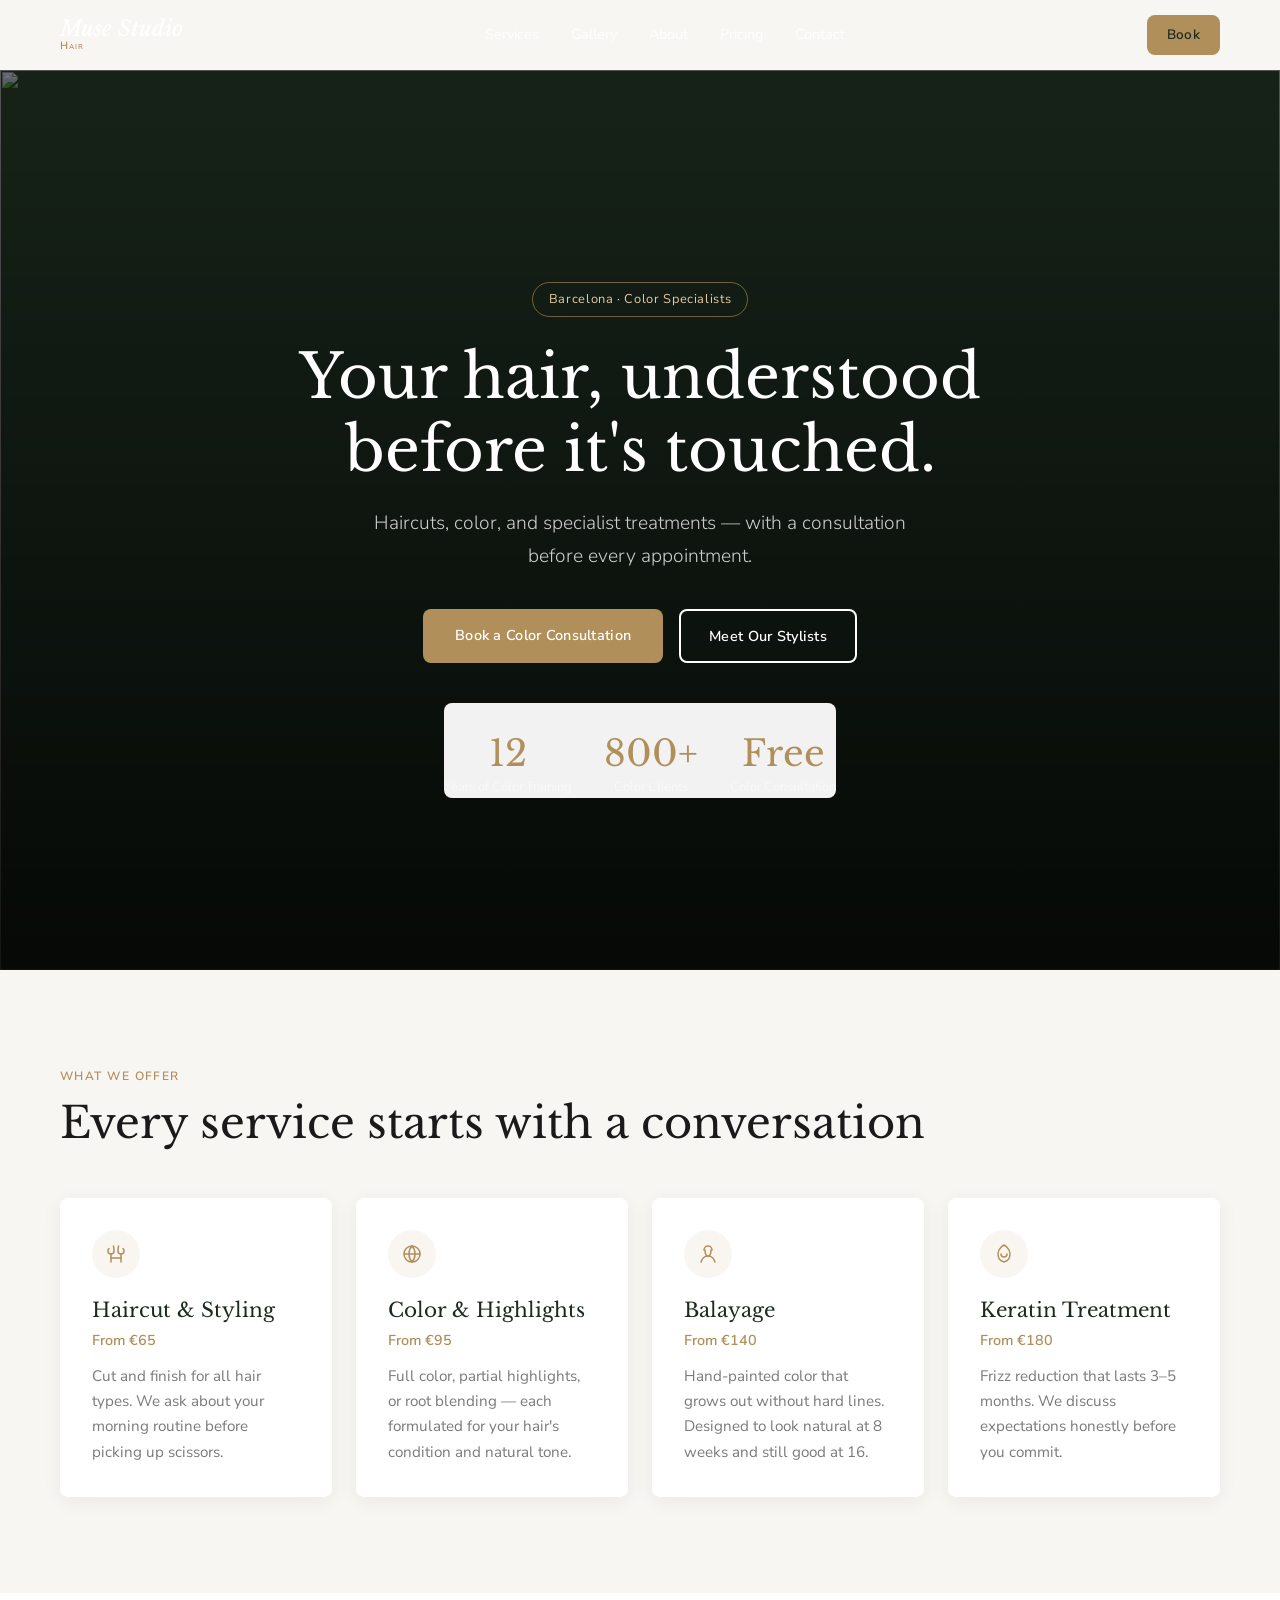
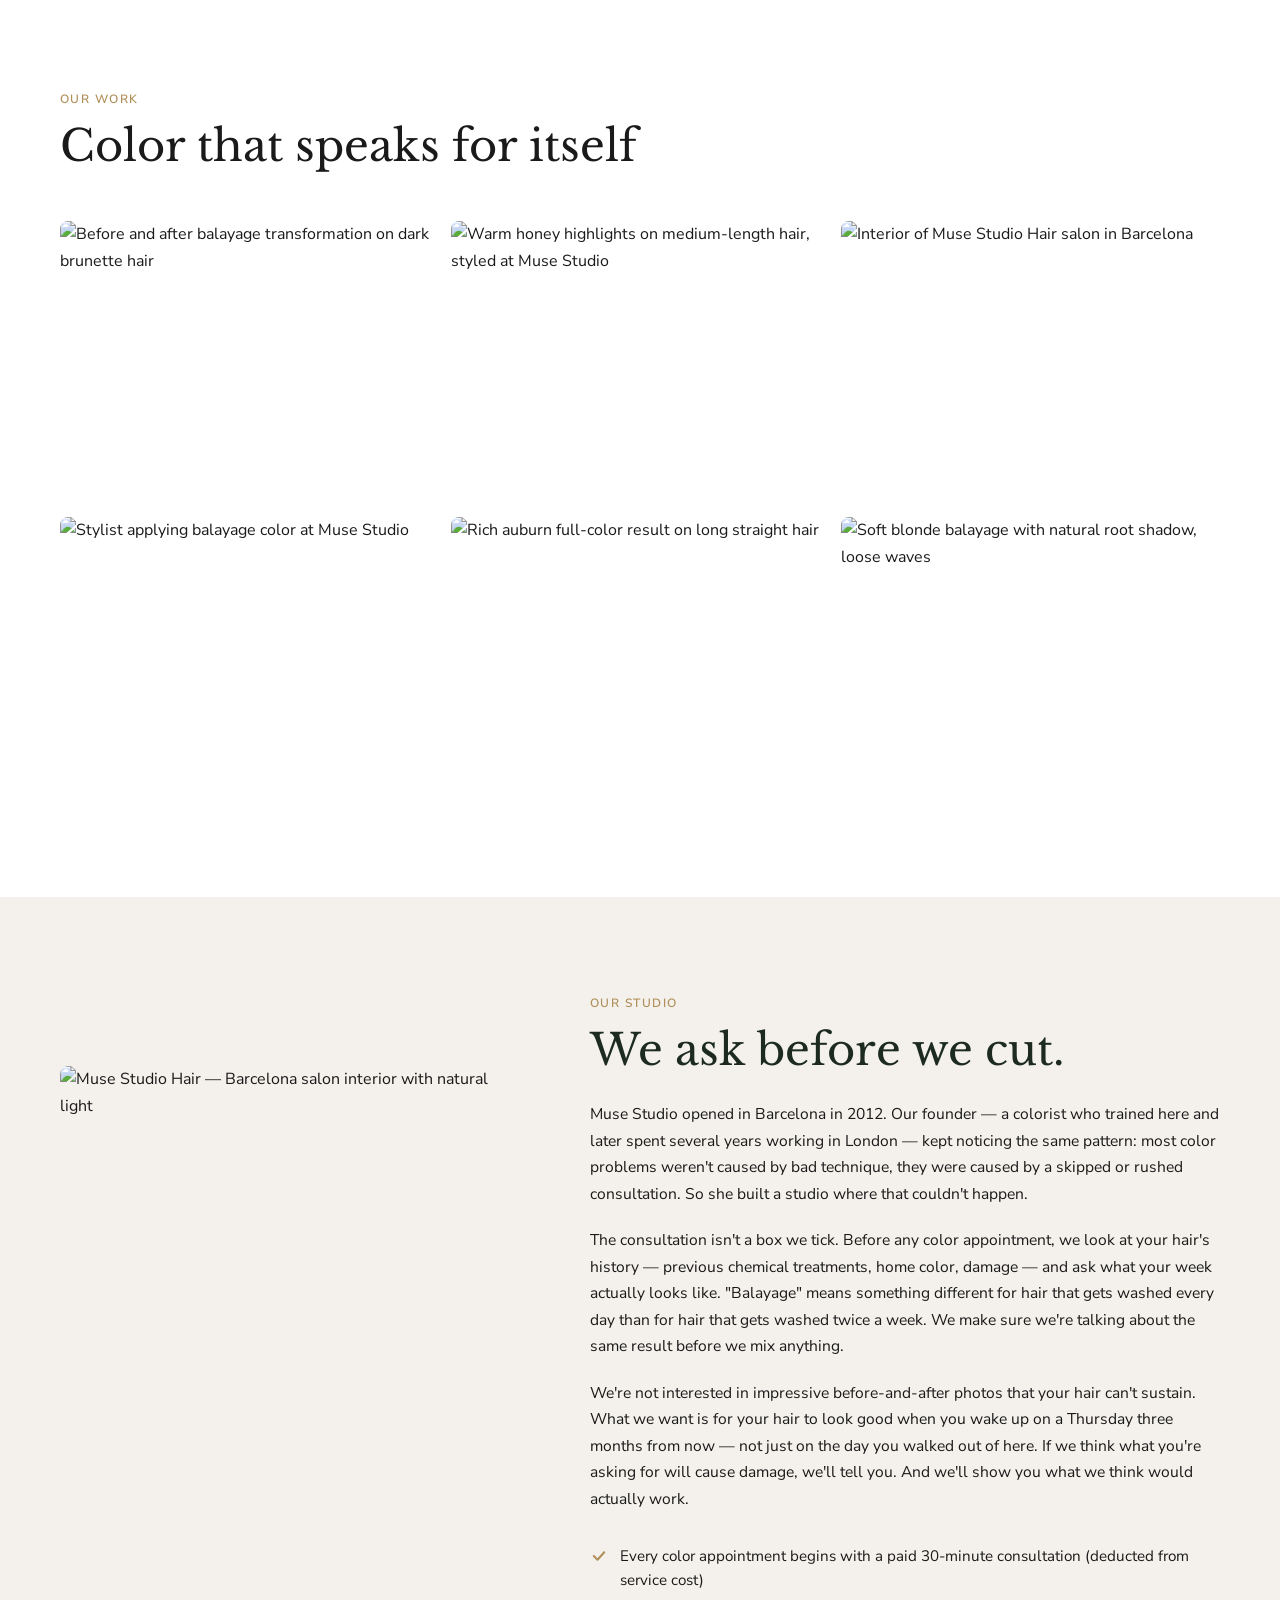
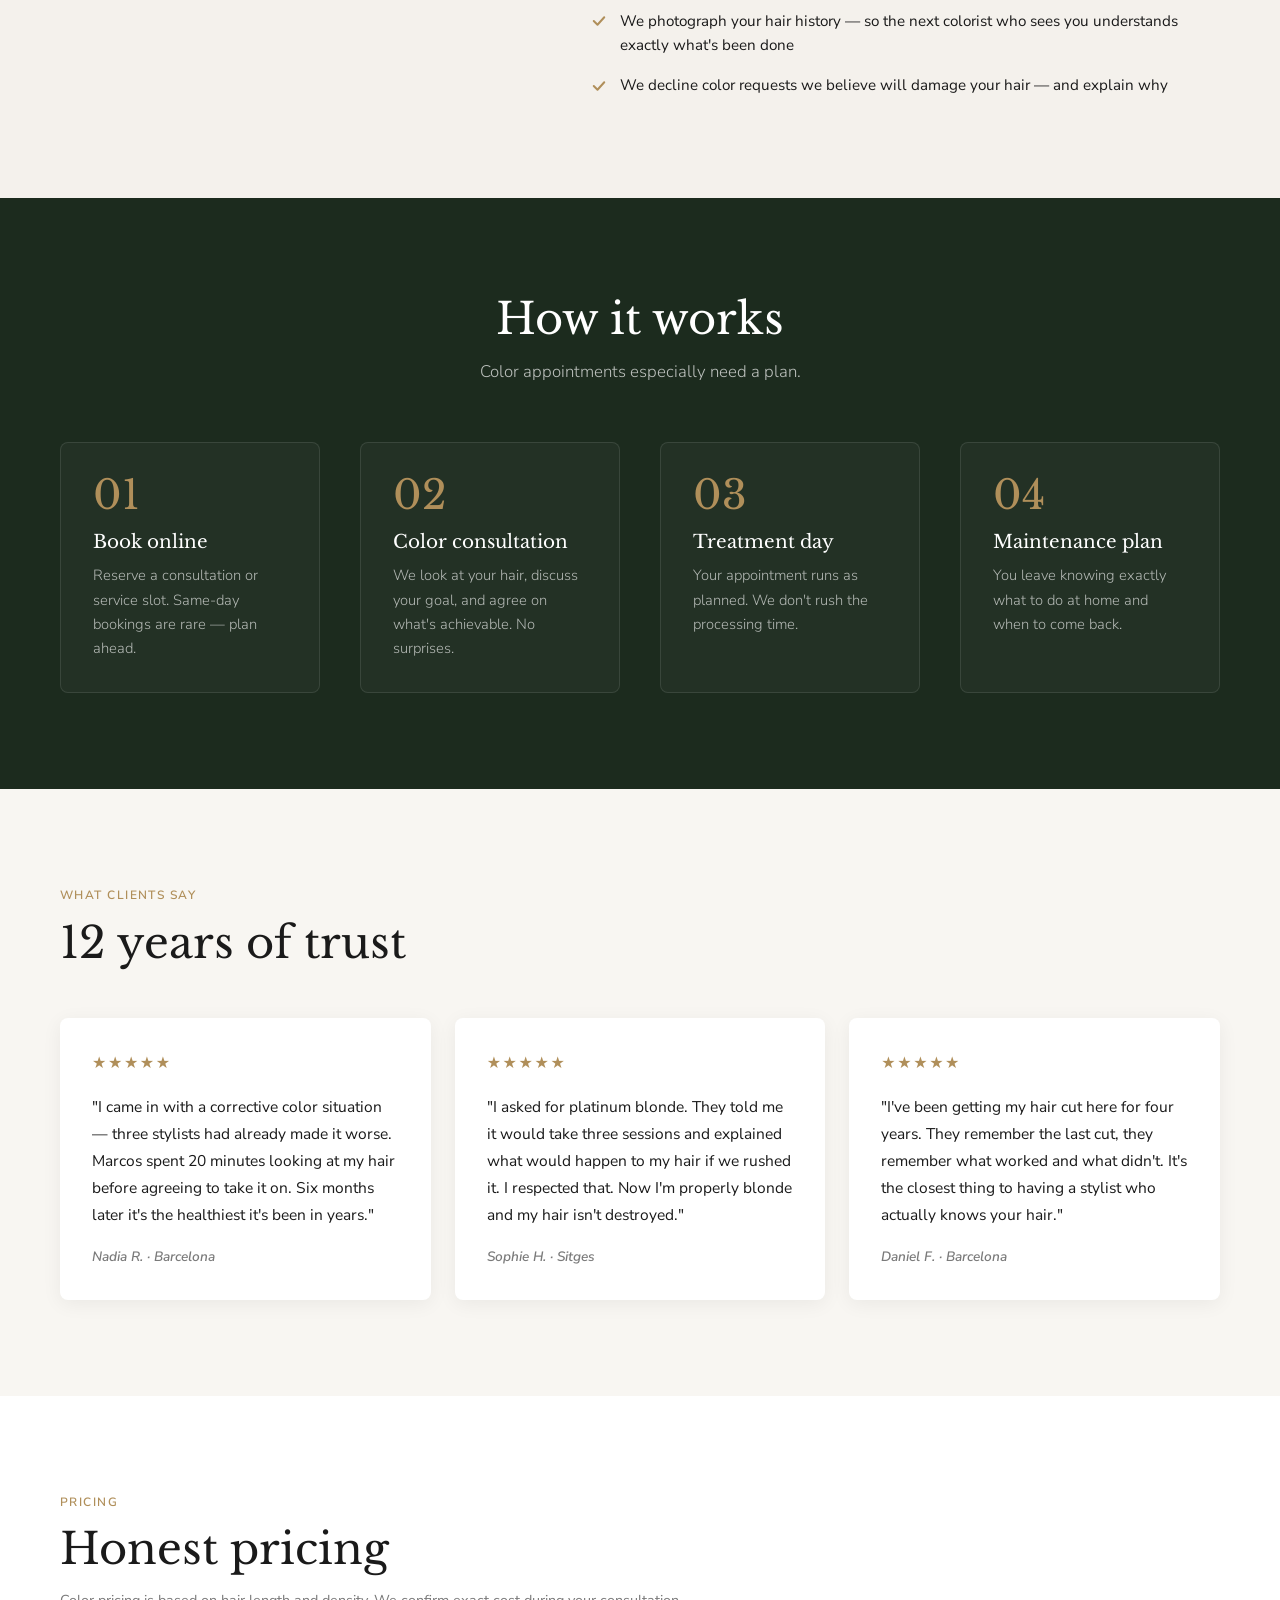
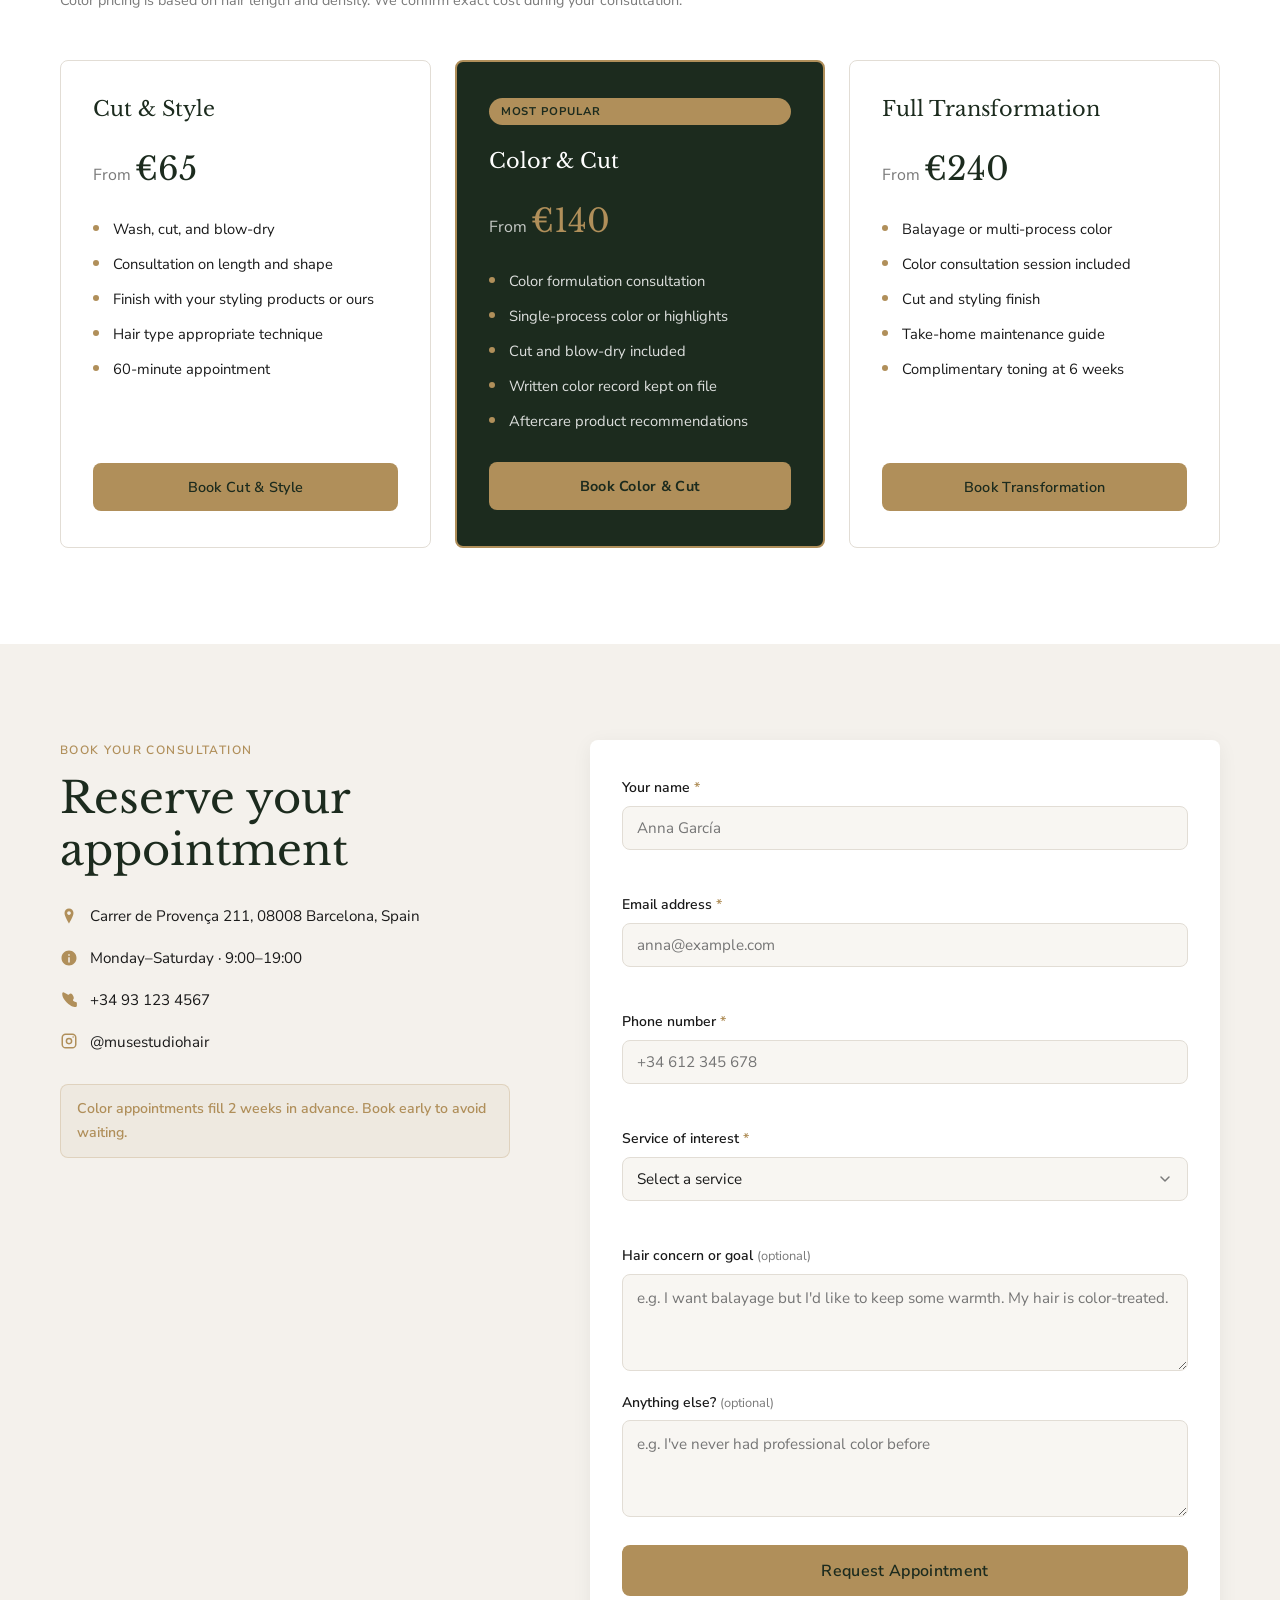
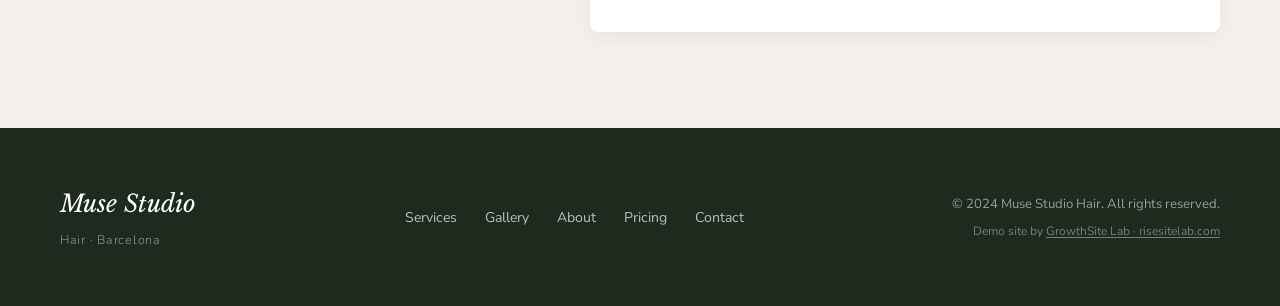
==== index.html @ e942fa29 "Add files via upload" ====
<!DOCTYPE html>
<html lang="en">
<head>
  <meta charset="UTF-8">
  <meta name="viewport" content="width=device-width, initial-scale=1.0">
  <meta name="description" content="Muse Studio Hair — boutique hair salon in Barcelona. Expert colorists with 12 years of training. Free color consultation before every appointment.">
  <meta property="og:title" content="Muse Studio Hair — Barcelona Color Specialists">
  <meta property="og:description" content="Haircuts, color, and specialist treatments with a consultation before every appointment. 12 years of color expertise.">
  <meta property="og:type" content="website">
  <title>Muse Studio Hair — Barcelona Color Specialists</title>

  <!-- Preload critical fonts -->
  <link rel="preload" href="https://fonts.googleapis.com/css2?family=Libre+Baskerville:ital,wght@0,400;0,700;1,400&family=Nunito+Sans:wght@300;400;600&display=swap" as="style">
  <link rel="stylesheet" href="https://fonts.googleapis.com/css2?family=Libre+Baskerville:ital,wght@0,400;0,700;1,400&family=Nunito+Sans:wght@300;400;600&display=swap">

  <link rel="stylesheet" href="css/styles.css">
</head>
<body>

  <!-- Schema.org SEO Microdata -->
  <script type="application/ld+json">
  {
    "@context": "https://schema.org",
    "@type": "HairSalon",
    "name": "Muse Studio Hair",
    "image": "https://images.unsplash.com/photo-1580618672591-eb180b1a973f?q=80&w=1200&auto=format&fit=crop",
    "url": "https://muse-studio-hair.risesitelab.com",
    "telephone": "+34 93 123 4567",
    "address": {
      "@type": "PostalAddress",
      "streetAddress": "Carrer de Provença 211",
      "addressLocality": "Barcelona",
      "postalCode": "08008",
      "addressCountry": "ES"
    },
    "openingHoursSpecification": {
      "@type": "OpeningHoursSpecification",
      "dayOfWeek": ["Monday","Tuesday","Wednesday","Thursday","Friday","Saturday"],
      "opens": "09:00",
      "closes": "19:00"
    },
    "priceRange": "€€€"
  }
  </script>

  <!-- ===== HEADER ===== -->
  <header class="site-header" id="site-header">
    <div class="container header__inner">
      <a href="#" class="logo" aria-label="Muse Studio Hair — home">
        <span class="logo__name">Muse Studio</span>
        <span class="logo__sub">Hair</span>
      </a>

      <nav class="nav" id="desktop-nav" aria-label="Main navigation">
        <ul class="nav__list">
          <li><a class="nav__link" href="#services">Services</a></li>
          <li><a class="nav__link" href="#gallery">Gallery</a></li>
          <li><a class="nav__link" href="#about">About</a></li>
          <li><a class="nav__link" href="#pricing">Pricing</a></li>
          <li><a class="nav__link" href="#contact">Contact</a></li>
        </ul>
      </nav>

      <a href="#contact" class="btn btn--primary header__cta">Book</a>

      <button
        class="burger"
        id="burger"
        aria-label="Open navigation menu"
        aria-expanded="false"
        aria-controls="mobile-nav"
        type="button"
      >
        <span class="burger__line"></span>
        <span class="burger__line"></span>
        <span class="burger__line"></span>
      </button>
    </div>

    <!-- Mobile Nav Overlay -->
    <nav
      class="mobile-nav"
      id="mobile-nav"
      aria-label="Mobile navigation"
      aria-hidden="true"
    >
      <ul class="mobile-nav__list">
        <li><a class="mobile-nav__link" href="#services">Services</a></li>
        <li><a class="mobile-nav__link" href="#gallery">Gallery</a></li>
        <li><a class="mobile-nav__link" href="#about">About</a></li>
        <li><a class="mobile-nav__link" href="#pricing">Pricing</a></li>
        <li><a class="mobile-nav__link" href="#contact">Contact</a></li>
      </ul>
      <a href="#contact" class="btn btn--primary mobile-nav__cta">Book a Consultation</a>
    </nav>
  </header>

  <main>

    <!-- ===== HERO ===== -->
    <section class="hero" id="hero" aria-label="Hero" style="position: relative; overflow: hidden;">
      <!-- Background Image -->
      <div style="position: absolute; inset: 0; z-index: 0;">
        <img src="https://images.unsplash.com/photo-1580618672591-eb180b1a973f?q=80&w=2000&auto=format&fit=crop" alt="" style="width: 100%; height: 100%; object-fit: cover; filter: brightness(0.55);" aria-hidden="true">
      </div>
      <!-- Gradient Overlay -->
      <div style="position: absolute; inset: 0; background: linear-gradient(to bottom, rgba(0,0,0,0.2), rgba(0,0,0,0.8)); z-index: 1;"></div>

      <div class="hero__inner container" style="position: relative; z-index: 2; color: #ffffff;">
        <span class="hero__badge reveal" style="color: #e0c9a6; border-color: rgba(176, 143, 90, 0.6);">Barcelona · Color Specialists</span>
        <h1 class="hero__heading reveal" style="color: #ffffff;">Your hair, understood before it's touched.</h1>
        <p class="hero__subtitle reveal" style="color: #cccccc;">Haircuts, color, and specialist treatments — with a consultation before every appointment.</p>
        <div class="hero__ctas reveal">
          <a href="#contact" class="btn btn--hero-primary" style="background: #B08F5A; color: #ffffff; border: none;">Book a Color Consultation</a>
          <a href="#about" class="btn btn--outline" style="border-color: #ffffff; color: #ffffff;">Meet Our Stylists</a>
        </div>
        <div class="hero__stats reveal" style="background: rgba(255, 255, 255, 0.95); backdrop-filter: blur(10px); border-radius: 8px; color: #111111;">
          <div class="hero__stat">
            <span class="hero__stat-num">12</span>
            <span class="hero__stat-label">Years of Color Training</span>
          </div>
          <div class="hero__stat">
            <span class="hero__stat-num">800+</span>
            <span class="hero__stat-label">Color Clients</span>
          </div>
          <div class="hero__stat">
            <span class="hero__stat-num">Free</span>
            <span class="hero__stat-label">Color Consultation</span>
          </div>
        </div>
      </div>
    </section>

    <!-- ===== SERVICES ===== -->
    <section class="services" id="services" aria-label="Services">
      <div class="container">
        <div class="section-header reveal">
          <span class="section-label">What We Offer</span>
          <h2>Every service starts with a conversation</h2>
        </div>

        <div class="services__grid">

          <article class="service-card reveal">
            <div class="service-card__icon" aria-hidden="true">
              <svg width="24" height="24" viewBox="0 0 24 24" fill="none" xmlns="http://www.w3.org/2000/svg" focusable="false">
                <path d="M9.5 4C9.5 4 10 7 10 9C10 11 8.5 12 7 12C5.5 12 4 11 4 9C4 7.5 5 6.5 5 6.5" stroke="#B08F5A" stroke-width="1.5" stroke-linecap="round"/>
                <path d="M14.5 4C14.5 4 14 7 14 9C14 11 15.5 12 17 12C18.5 12 20 11 20 9C20 7.5 19 6.5 19 6.5" stroke="#B08F5A" stroke-width="1.5" stroke-linecap="round"/>
                <path d="M7 12V20M17 12V20" stroke="#B08F5A" stroke-width="1.5" stroke-linecap="round"/>
                <path d="M7 16H17" stroke="#B08F5A" stroke-width="1.5" stroke-linecap="round"/>
              </svg>
            </div>
            <h3 class="service-card__title">Haircut &amp; Styling</h3>
            <span class="service-card__price">From €65</span>
            <p class="service-card__desc">Cut and finish for all hair types. We ask about your morning routine before picking up scissors.</p>
          </article>

          <article class="service-card reveal">
            <div class="service-card__icon" aria-hidden="true">
              <svg width="24" height="24" viewBox="0 0 24 24" fill="none" xmlns="http://www.w3.org/2000/svg" focusable="false">
                <circle cx="12" cy="12" r="8" stroke="#B08F5A" stroke-width="1.5"/>
                <path d="M12 4C12 4 9 7 9 12C9 17 12 20 12 20" stroke="#B08F5A" stroke-width="1.5" stroke-linecap="round"/>
                <path d="M12 4C12 4 15 7 15 12C15 17 12 20 12 20" stroke="#B08F5A" stroke-width="1.5" stroke-linecap="round"/>
                <path d="M4 12H20" stroke="#B08F5A" stroke-width="1.5" stroke-linecap="round"/>
              </svg>
            </div>
            <h3 class="service-card__title">Color &amp; Highlights</h3>
            <span class="service-card__price">From €95</span>
            <p class="service-card__desc">Full color, partial highlights, or root blending — each formulated for your hair's condition and natural tone.</p>
          </article>

          <article class="service-card reveal">
            <div class="service-card__icon" aria-hidden="true">
              <svg width="24" height="24" viewBox="0 0 24 24" fill="none" xmlns="http://www.w3.org/2000/svg" focusable="false">
                <path d="M5 20C5 20 7 14 12 14C17 14 19 20 19 20" stroke="#B08F5A" stroke-width="1.5" stroke-linecap="round"/>
                <path d="M8 8C8 8 8 4 12 4C16 4 16 8 16 8" stroke="#B08F5A" stroke-width="1.5" stroke-linecap="round"/>
                <path d="M9 8C9 11 10 14 12 14C14 14 15 11 15 8" stroke="#B08F5A" stroke-width="1.5" stroke-linecap="round"/>
              </svg>
            </div>
            <h3 class="service-card__title">Balayage</h3>
            <span class="service-card__price">From €140</span>
            <p class="service-card__desc">Hand-painted color that grows out without hard lines. Designed to look natural at 8 weeks and still good at 16.</p>
          </article>

          <article class="service-card reveal">
            <div class="service-card__icon" aria-hidden="true">
              <svg width="24" height="24" viewBox="0 0 24 24" fill="none" xmlns="http://www.w3.org/2000/svg" focusable="false">
                <path d="M12 3C12 3 6 6 6 12C6 16 8.5 19 12 20C15.5 19 18 16 18 12C18 6 12 3 12 3Z" stroke="#B08F5A" stroke-width="1.5" stroke-linecap="round" stroke-linejoin="round"/>
                <path d="M9 12C9 13.657 10.343 15 12 15C13.657 15 15 13.657 15 12" stroke="#B08F5A" stroke-width="1.5" stroke-linecap="round"/>
              </svg>
            </div>
            <h3 class="service-card__title">Keratin Treatment</h3>
            <span class="service-card__price">From €180</span>
            <p class="service-card__desc">Frizz reduction that lasts 3–5 months. We discuss expectations honestly before you commit.</p>
          </article>

        </div>
      </div>
    </section>

    <!-- ===== GALLERY ===== -->
    <section class="gallery" id="gallery" aria-label="Gallery">
      <div class="container">
        <div class="section-header reveal">
          <span class="section-label">Our Work</span>
          <h2>Color that speaks for itself</h2>
        </div>

        <div class="gallery__grid">

          <figure class="gallery__item reveal">
            <img src="https://images.unsplash.com/photo-1605497788044-5a32c7078486?q=80&w=800&auto=format&fit=crop" alt="Before and after balayage transformation on dark brunette hair" width="800" height="600" loading="lazy">
            <figcaption class="gallery__caption">Balayage Transformation</figcaption>
          </figure>

          <figure class="gallery__item reveal">
            <img src="https://images.unsplash.com/photo-1492106087820-71f1a00d2b11?q=80&w=800&auto=format&fit=crop" alt="Warm honey highlights on medium-length hair, styled at Muse Studio" width="800" height="600" loading="lazy">
            <figcaption class="gallery__caption">Honey Highlights</figcaption>
          </figure>

          <figure class="gallery__item reveal">
            <img src="https://images.unsplash.com/photo-1521590832167-7bcbfaa6381f?q=80&w=800&auto=format&fit=crop" alt="Interior of Muse Studio Hair salon in Barcelona" width="800" height="600" loading="lazy">
            <figcaption class="gallery__caption">Our Studio</figcaption>
          </figure>

          <figure class="gallery__item reveal">
            <img src="https://images.unsplash.com/photo-1560066984-138dadb4c035?q=80&w=800&auto=format&fit=crop" alt="Stylist applying balayage color at Muse Studio" width="800" height="600" loading="lazy">
            <figcaption class="gallery__caption">The Craft</figcaption>
          </figure>

          <figure class="gallery__item reveal">
            <img src="https://images.unsplash.com/photo-1519699047748-de8e457a634e?q=80&w=800&auto=format&fit=crop" alt="Rich auburn full-color result on long straight hair" width="800" height="600" loading="lazy">
            <figcaption class="gallery__caption">Auburn Full Color</figcaption>
          </figure>

          <figure class="gallery__item reveal">
            <img src="https://images.unsplash.com/photo-1617896848219-5ec29f1d4c82?q=80&w=800&auto=format&fit=crop" alt="Soft blonde balayage with natural root shadow, loose waves" width="800" height="600" loading="lazy">
            <figcaption class="gallery__caption">Soft Blonde Balayage</figcaption>
          </figure>

        </div>
      </div>
    </section>

    <!-- ===== ABOUT ===== -->
    <section class="about" id="about" aria-label="About Muse Studio">
      <div class="container about__inner">

        <div class="about__image-wrap reveal">
          <img src="https://images.unsplash.com/photo-1522335789203-aabd1fc54bc9?q=80&w=1200&auto=format&fit=crop" alt="Muse Studio Hair — Barcelona salon interior with natural light" width="600" height="750" loading="lazy">
        </div>

        <div class="about__content">
          <span class="section-label reveal">Our Studio</span>
          <h2 class="reveal">We ask before we cut.</h2>

          <p class="reveal">Muse Studio opened in Barcelona in 2012. Our founder — a colorist who trained here and later spent several years working in London — kept noticing the same pattern: most color problems weren't caused by bad technique, they were caused by a skipped or rushed consultation. So she built a studio where that couldn't happen.</p>

          <p class="reveal">The consultation isn't a box we tick. Before any color appointment, we look at your hair's history — previous chemical treatments, home color, damage — and ask what your week actually looks like. "Balayage" means something different for hair that gets washed every day than for hair that gets washed twice a week. We make sure we're talking about the same result before we mix anything.</p>

          <p class="reveal">We're not interested in impressive before-and-after photos that your hair can't sustain. What we want is for your hair to look good when you wake up on a Thursday three months from now — not just on the day you walked out of here. If we think what you're asking for will cause damage, we'll tell you. And we'll show you what we think would actually work.</p>

          <ul class="about__bullets" aria-label="Our differentiators">
            <li class="about__bullet reveal">
              <span class="about__bullet-icon" aria-hidden="true">
                <svg width="18" height="18" viewBox="0 0 18 18" fill="none" xmlns="http://www.w3.org/2000/svg" focusable="false">
                  <path d="M3.75 9L7.5 12.75L14.25 5.25" stroke="#B08F5A" stroke-width="2" stroke-linecap="round" stroke-linejoin="round"/>
                </svg>
              </span>
              Every color appointment begins with a paid 30-minute consultation (deducted from service cost)
            </li>
            <li class="about__bullet reveal">
              <span class="about__bullet-icon" aria-hidden="true">
                <svg width="18" height="18" viewBox="0 0 18 18" fill="none" xmlns="http://www.w3.org/2000/svg" focusable="false">
                  <path d="M3.75 9L7.5 12.75L14.25 5.25" stroke="#B08F5A" stroke-width="2" stroke-linecap="round" stroke-linejoin="round"/>
                </svg>
              </span>
              We photograph your hair history — so the next colorist who sees you understands exactly what's been done
            </li>
            <li class="about__bullet reveal">
              <span class="about__bullet-icon" aria-hidden="true">
                <svg width="18" height="18" viewBox="0 0 18 18" fill="none" xmlns="http://www.w3.org/2000/svg" focusable="false">
                  <path d="M3.75 9L7.5 12.75L14.25 5.25" stroke="#B08F5A" stroke-width="2" stroke-linecap="round" stroke-linejoin="round"/>
                </svg>
              </span>
              We decline color requests we believe will damage your hair — and explain why
            </li>
          </ul>
        </div>

      </div>
    </section>

    <!-- ===== PROCESS ===== -->
    <section class="process" id="process" aria-label="How it works">
      <div class="container">
        <div class="process__header reveal">
          <h2>How it works</h2>
          <p class="process__subtitle">Color appointments especially need a plan.</p>
        </div>

        <div class="process__steps">

          <div class="process__step reveal">
            <span class="process__num" aria-hidden="true">01</span>
            <h3 class="process__step-title">Book online</h3>
            <p class="process__step-desc">Reserve a consultation or service slot. Same-day bookings are rare — plan ahead.</p>
          </div>

          <div class="process__step reveal">
            <span class="process__num" aria-hidden="true">02</span>
            <h3 class="process__step-title">Color consultation</h3>
            <p class="process__step-desc">We look at your hair, discuss your goal, and agree on what's achievable. No surprises.</p>
          </div>

          <div class="process__step reveal">
            <span class="process__num" aria-hidden="true">03</span>
            <h3 class="process__step-title">Treatment day</h3>
            <p class="process__step-desc">Your appointment runs as planned. We don't rush the processing time.</p>
          </div>

          <div class="process__step reveal">
            <span class="process__num" aria-hidden="true">04</span>
            <h3 class="process__step-title">Maintenance plan</h3>
            <p class="process__step-desc">You leave knowing exactly what to do at home and when to come back.</p>
          </div>

        </div>
      </div>
    </section>

    <!-- ===== TESTIMONIALS ===== -->
    <section class="testimonials" id="testimonials" aria-label="Client testimonials">
      <div class="container">
        <div class="section-header reveal">
          <span class="section-label">What Clients Say</span>
          <h2>12 years of trust</h2>
        </div>

        <div class="testimonials__grid">

          <article class="testimonial-card reveal">
            <div class="testimonial-card__stars" aria-label="5 out of 5 stars">
              <span aria-hidden="true">★★★★★</span>
            </div>
            <blockquote class="testimonial-card__quote">
              "I came in with a corrective color situation — three stylists had already made it worse. Marcos spent 20 minutes looking at my hair before agreeing to take it on. Six months later it's the healthiest it's been in years."
            </blockquote>
            <cite class="testimonial-card__client">Nadia R. · Barcelona</cite>
          </article>

          <article class="testimonial-card reveal">
            <div class="testimonial-card__stars" aria-label="5 out of 5 stars">
              <span aria-hidden="true">★★★★★</span>
            </div>
            <blockquote class="testimonial-card__quote">
              "I asked for platinum blonde. They told me it would take three sessions and explained what would happen to my hair if we rushed it. I respected that. Now I'm properly blonde and my hair isn't destroyed."
            </blockquote>
            <cite class="testimonial-card__client">Sophie H. · Sitges</cite>
          </article>

          <article class="testimonial-card reveal">
            <div class="testimonial-card__stars" aria-label="5 out of 5 stars">
              <span aria-hidden="true">★★★★★</span>
            </div>
            <blockquote class="testimonial-card__quote">
              "I've been getting my hair cut here for four years. They remember the last cut, they remember what worked and what didn't. It's the closest thing to having a stylist who actually knows your hair."
            </blockquote>
            <cite class="testimonial-card__client">Daniel F. · Barcelona</cite>
          </article>

        </div>
      </div>
    </section>

    <!-- ===== PRICING ===== -->
    <section class="pricing" id="pricing" aria-label="Pricing">
      <div class="container">
        <div class="section-header reveal">
          <span class="section-label">Pricing</span>
          <h2>Honest pricing</h2>
          <p class="pricing__note">Color pricing is based on hair length and density. We confirm exact cost during your consultation.</p>
        </div>

        <div class="pricing__grid">

          <!-- Tier 1 -->
          <article class="pricing-card reveal">
            <h3 class="pricing-card__name">Cut &amp; Style</h3>
            <div class="pricing-card__price">From <strong>€65</strong></div>
            <ul class="pricing-card__features" aria-label="Cut and Style features">
              <li>Wash, cut, and blow-dry</li>
              <li>Consultation on length and shape</li>
              <li>Finish with your styling products or ours</li>
              <li>Hair type appropriate technique</li>
              <li>60-minute appointment</li>
            </ul>
            <a href="#contact" class="btn btn--primary pricing-card__cta">Book Cut &amp; Style</a>
          </article>

          <!-- Tier 2 — FEATURED -->
          <article class="pricing-card pricing-card--featured reveal" aria-label="Featured: Color and Cut">
            <span class="pricing-card__badge">Most Popular</span>
            <h3 class="pricing-card__name">Color &amp; Cut</h3>
            <div class="pricing-card__price">From <strong>€140</strong></div>
            <ul class="pricing-card__features" aria-label="Color and Cut features">
              <li>Color formulation consultation</li>
              <li>Single-process color or highlights</li>
              <li>Cut and blow-dry included</li>
              <li>Written color record kept on file</li>
              <li>Aftercare product recommendations</li>
            </ul>
            <a href="#contact" class="btn btn--brass-dark pricing-card__cta">Book Color &amp; Cut</a>
          </article>

          <!-- Tier 3 -->
          <article class="pricing-card reveal">
            <h3 class="pricing-card__name">Full Transformation</h3>
            <div class="pricing-card__price">From <strong>€240</strong></div>
            <ul class="pricing-card__features" aria-label="Full Transformation features">
              <li>Balayage or multi-process color</li>
              <li>Color consultation session included</li>
              <li>Cut and styling finish</li>
              <li>Take-home maintenance guide</li>
              <li>Complimentary toning at 6 weeks</li>
            </ul>
            <a href="#contact" class="btn btn--primary pricing-card__cta">Book Transformation</a>
          </article>

        </div>
      </div>
    </section>

    <!-- ===== CONTACT & BOOKING ===== -->
    <section class="contact" id="contact" aria-label="Book your consultation">
      <div class="container contact__inner">

        <div class="contact__info">
          <span class="section-label reveal">Book Your Consultation</span>
          <h2 class="reveal">Reserve your appointment</h2>

          <address class="contact__details reveal">
            <div class="contact__detail">
              <svg class="contact__detail-icon" width="18" height="18" viewBox="0 0 18 18" fill="none" xmlns="http://www.w3.org/2000/svg" aria-hidden="true" focusable="false">
                <path d="M9 1.5C6.51 1.5 4.5 3.51 4.5 6C4.5 9.375 9 16.5 9 16.5C9 16.5 13.5 9.375 13.5 6C13.5 3.51 11.49 1.5 9 1.5ZM9 7.875C7.965 7.875 7.125 7.035 7.125 6C7.125 4.965 7.965 4.125 9 4.125C10.035 4.125 10.875 4.965 10.875 6C10.875 7.035 10.035 7.875 9 7.875Z" fill="#B08F5A"/>
              </svg>
              <span>Carrer de Provença 211, 08008 Barcelona, Spain</span>
            </div>
            <div class="contact__detail">
              <svg class="contact__detail-icon" width="18" height="18" viewBox="0 0 18 18" fill="none" xmlns="http://www.w3.org/2000/svg" aria-hidden="true" focusable="false">
                <path d="M9 1.5C4.86 1.5 1.5 4.86 1.5 9C1.5 13.14 4.86 16.5 9 16.5C13.14 16.5 16.5 13.14 16.5 9C16.5 4.86 13.14 1.5 9 1.5ZM9.75 13.5H8.25V8.25H9.75V13.5ZM9.75 6.75H8.25V5.25H9.75V6.75Z" fill="#B08F5A"/>
              </svg>
              <span>Monday–Saturday · 9:00–19:00</span>
            </div>
            <div class="contact__detail">
              <svg class="contact__detail-icon" width="18" height="18" viewBox="0 0 18 18" fill="none" xmlns="http://www.w3.org/2000/svg" aria-hidden="true" focusable="false">
                <path d="M3.375 2.25C3.375 2.25 2.25 2.25 2.25 3.375C2.25 4.5 2.25 7.875 6.75 12.375C11.25 16.875 14.625 16.875 15.75 16.875C16.875 16.875 16.875 15.75 16.875 15.75L16.875 13.125C16.875 13.125 16.875 12 15.75 12C15.75 12 14.4375 12 13.5 11.0625C13.5 11.0625 12.375 10.125 13.5 9C14.625 7.875 12.375 4.5 12.375 4.5C12.375 4.5 11.8125 3.375 10.6875 3.375C9.5625 3.375 9 4.5 9 4.5C8.25 5.25 6 3.375 3.375 2.25Z" fill="#B08F5A"/>
              </svg>
              <a href="tel:+34931234567" class="contact__link">+34 93 123 4567</a>
            </div>
            <div class="contact__detail">
              <svg class="contact__detail-icon" width="18" height="18" viewBox="0 0 18 18" fill="none" xmlns="http://www.w3.org/2000/svg" aria-hidden="true" focusable="false">
                <rect x="2.25" y="2.25" width="13.5" height="13.5" rx="3.375" stroke="#B08F5A" stroke-width="1.5"/>
                <circle cx="9" cy="9" r="2.625" stroke="#B08F5A" stroke-width="1.5"/>
                <circle cx="13.125" cy="4.875" r="0.75" fill="#B08F5A"/>
              </svg>
              <a href="https://instagram.com/musestudiohair" class="contact__link" target="_blank" rel="noopener noreferrer">@musestudiohair</a>
            </div>
          </address>

          <p class="contact__urgency reveal">Color appointments fill 2 weeks in advance. Book early to avoid waiting.</p>
        </div>

        <div class="contact__form-wrap">
          <form id="booking-form" class="booking-form reveal" novalidate aria-label="Appointment request form">

            <div class="form-field">
              <label class="form-label" for="field-name">Your name <span class="form-required" aria-hidden="true">*</span></label>
              <input
                class="form-input"
                type="text"
                id="field-name"
                name="name"
                placeholder="Anna García"
                required
                autocomplete="name"
                aria-required="true"
              >
              <span class="field-error" id="error-name" role="alert" aria-live="polite"></span>
            </div>

            <div class="form-field">
              <label class="form-label" for="field-email">Email address <span class="form-required" aria-hidden="true">*</span></label>
              <input
                class="form-input"
                type="email"
                id="field-email"
                name="email"
                placeholder="anna@example.com"
                required
                autocomplete="email"
                aria-required="true"
              >
              <span class="field-error" id="error-email" role="alert" aria-live="polite"></span>
            </div>

            <div class="form-field">
              <label class="form-label" for="field-phone">Phone number <span class="form-required" aria-hidden="true">*</span></label>
              <input
                class="form-input"
                type="tel"
                id="field-phone"
                name="phone"
                placeholder="+34 612 345 678"
                required
                autocomplete="tel"
                aria-required="true"
              >
              <span class="field-error" id="error-phone" role="alert" aria-live="polite"></span>
            </div>

            <div class="form-field">
              <label class="form-label" for="field-service">Service of interest <span class="form-required" aria-hidden="true">*</span></label>
              <select
                class="form-input form-select"
                id="field-service"
                name="service"
                required
                aria-required="true"
              >
                <option value="" disabled selected>Select a service</option>
                <option value="haircut-styling">Haircut &amp; Styling</option>
                <option value="color-highlights">Color &amp; Highlights</option>
                <option value="balayage">Balayage</option>
                <option value="keratin-treatment">Keratin Treatment</option>
                <option value="not-sure">Not sure — I'd like advice</option>
              </select>
              <span class="field-error" id="error-service" role="alert" aria-live="polite"></span>
            </div>

            <div class="form-field">
              <label class="form-label" for="field-concern">Hair concern or goal <span class="form-optional">(optional)</span></label>
              <textarea
                class="form-input form-textarea"
                id="field-concern"
                name="concern"
                rows="3"
                placeholder="e.g. I want balayage but I'd like to keep some warmth. My hair is color-treated."
              ></textarea>
            </div>

            <div class="form-field">
              <label class="form-label" for="field-message">Anything else? <span class="form-optional">(optional)</span></label>
              <textarea
                class="form-input form-textarea"
                id="field-message"
                name="message"
                rows="3"
                placeholder="e.g. I've never had professional color before"
              ></textarea>
            </div>

            <button type="submit" class="btn btn--primary form-submit">Request Appointment</button>

            <div id="form-success" hidden role="status" tabindex="-1" class="form-feedback form-feedback--success">
              Your request is received. We'll be in touch within one business day.
            </div>

            <div id="form-error" hidden role="alert" class="form-feedback form-feedback--error">
              Something went wrong. Please try again or call us directly.
            </div>

          </form>
        </div>

      </div>
    </section>

  </main>

  <!-- ===== FOOTER ===== -->
  <footer class="site-footer" aria-label="Site footer">
    <div class="container footer__inner">

      <div class="footer__brand">
        <span class="footer__logo">Muse Studio</span>
        <span class="footer__tagline">Hair · Barcelona</span>
      </div>

      <nav class="footer__nav" aria-label="Footer navigation">
        <ul class="footer__nav-list">
          <li><a class="footer__nav-link" href="#services">Services</a></li>
          <li><a class="footer__nav-link" href="#gallery">Gallery</a></li>
          <li><a class="footer__nav-link" href="#about">About</a></li>
          <li><a class="footer__nav-link" href="#pricing">Pricing</a></li>
          <li><a class="footer__nav-link" href="#contact">Contact</a></li>
        </ul>
      </nav>

      <div class="footer__legal">
        <p class="footer__copyright">© 2024 Muse Studio Hair. All rights reserved.</p>
        <p class="footer__credit">Demo site by <a href="https://risesitelab.com" class="footer__credit-link" target="_blank" rel="noopener noreferrer">GrowthSite Lab · risesitelab.com</a></p>
      </div>

    </div>
  </footer>

  <script src="js/main.js" defer></script>
</body>
</html>
---- css/styles.css ----
/* ===== CUSTOM PROPERTIES ===== */
:root {
  --warm-white: #F8F6F2;
  --forest: #1C2B1E;
  --brass: #B08F5A;
  --sage: #8FA08C;
  --text: #1A1A1A;
  --muted: #7A7A7A;
  --white: #FFFFFF;
  --blush-section: #F4F1EC;
  --border: #E2DDD5;
  --container: 1200px;
  --section-v: 96px;
  --radius: 8px;
  --shadow: 0 4px 20px rgba(0, 0, 0, 0.06);
  --transition: all 0.3s ease;
  --font-heading: 'Libre Baskerville', Georgia, serif;
  --font-body: 'Nunito Sans', system-ui, sans-serif;
}

/* ===== RESET & BASE ===== */
*,
*::before,
*::after {
  box-sizing: border-box;
  margin: 0;
  padding: 0;
}

html {
  scroll-behavior: smooth;
  font-size: 16px;
}

body {
  font-family: var(--font-body);
  font-weight: 400;
  font-size: 1rem;
  line-height: 1.7;
  color: var(--text);
  background-color: var(--warm-white);
  -webkit-font-smoothing: antialiased;
  -moz-osx-font-smoothing: grayscale;
}

img {
  display: block;
  max-width: 100%;
  height: auto;
}

ul {
  list-style: none;
}

a {
  color: inherit;
  text-decoration: none;
}

button {
  cursor: pointer;
  font-family: var(--font-body);
  border: none;
  background: none;
}

address {
  font-style: normal;
}

blockquote {
  quotes: none;
}

/* ===== TYPOGRAPHY ===== */
h1,
h2,
h3,
h4 {
  font-family: var(--font-heading);
  font-weight: 400;
  line-height: 1.2;
}

h1 {
  font-size: clamp(2.4rem, 5.5vw, 3.8rem);
}

h2 {
  font-size: clamp(1.8rem, 3.5vw, 2.7rem);
}

h3 {
  font-size: 1.25rem;
}

/* ===== LAYOUT UTILITIES ===== */
.container {
  width: 100%;
  max-width: var(--container);
  margin-inline: auto;
  padding-inline: 1.25rem;
}

/* ===== BUTTONS ===== */
.btn {
  display: inline-block;
  font-family: var(--font-body);
  font-weight: 600;
  font-size: 0.9rem;
  letter-spacing: 0.02em;
  padding: 0.75rem 1.75rem;
  border-radius: var(--radius);
  transition: var(--transition);
  cursor: pointer;
  text-align: center;
  white-space: nowrap;
}

.btn--primary {
  background: var(--brass);
  color: var(--forest);
}

.btn--primary:hover,
.btn--primary:focus-visible {
  background: #c8a46a;
  color: var(--forest);
}

.btn--hero-primary {
  background: var(--brass);
  color: var(--forest);
  font-weight: 600;
  padding: 0.875rem 2rem;
  border-radius: var(--radius);
  transition: var(--transition);
}

.btn--hero-primary:hover,
.btn--hero-primary:focus-visible {
  background: #c8a46a;
}

.btn--outline {
  border: 2px solid currentColor;
  background: transparent;
  color: var(--white);
  padding: 0.8125rem 1.75rem;
  border-radius: var(--radius);
  transition: var(--transition);
}

.btn--outline:hover,
.btn--outline:focus-visible {
  background: rgba(255, 255, 255, 0.1);
}

.btn--brass-dark {
  background: var(--brass);
  color: var(--forest);
  font-weight: 700;
  padding: 0.75rem 1.75rem;
  border-radius: var(--radius);
  transition: var(--transition);
}

.btn--brass-dark:hover,
.btn--brass-dark:focus-visible {
  background: #c8a46a;
}

/* ===== SECTION LABEL ===== */
.section-label {
  display: block;
  font-family: var(--font-body);
  font-size: 0.75rem;
  font-weight: 600;
  text-transform: uppercase;
  letter-spacing: 0.12em;
  color: var(--brass);
  margin-bottom: 0.75rem;
}

/* ===== SECTION HEADER ===== */
.section-header {
  margin-bottom: 3rem;
}

.section-header h2 {
  margin-top: 0.5rem;
}

/* ===== SCROLL REVEAL ===== */
.reveal {
  opacity: 0;
  transform: translateY(20px);
  transition: opacity 0.5s ease, transform 0.5s ease;
}

.reveal.visible {
  opacity: 1;
  transform: none;
}

/* ===== HEADER ===== */
.site-header {
  position: sticky;
  top: 0;
  z-index: 100;
  background: transparent;
  transition: background 0.3s ease, border-bottom 0.3s ease, box-shadow 0.3s ease;
}

.site-header.scrolled {
  background: var(--warm-white);
  border-bottom: 1px solid var(--border);
  box-shadow: 0 2px 12px rgba(0, 0, 0, 0.04);
}

.header__inner {
  display: flex;
  align-items: center;
  justify-content: space-between;
  gap: 1.5rem;
  height: 70px;
}

/* Logo */
.logo {
  display: flex;
  flex-direction: column;
  line-height: 1;
  flex-shrink: 0;
}

.logo__name {
  font-family: var(--font-heading);
  font-style: italic;
  font-weight: 400;
  font-size: 1.35rem;
  color: var(--white);
  transition: color 0.3s ease;
}

.site-header.scrolled .logo__name {
  color: var(--forest);
}

.logo__sub {
  font-family: var(--font-body);
  font-variant: small-caps;
  font-size: 0.65rem;
  font-weight: 600;
  letter-spacing: 0.1em;
  color: var(--brass);
  margin-top: 0.1rem;
}

/* Desktop Nav */
.nav {
  display: none;
}

.nav__list {
  display: flex;
  gap: 2rem;
  align-items: center;
}

.nav__link {
  font-size: 0.9rem;
  font-weight: 400;
  color: rgba(255, 255, 255, 0.85);
  transition: color 0.3s ease;
}

.nav__link:hover {
  color: var(--brass);
}

.site-header.scrolled .nav__link {
  color: var(--text);
}

.site-header.scrolled .nav__link:hover {
  color: var(--brass);
}

.header__cta {
  display: none;
  font-size: 0.85rem;
  padding: 0.55rem 1.25rem;
}

/* Burger */
.burger {
  display: flex;
  flex-direction: column;
  justify-content: center;
  gap: 5px;
  width: 40px;
  height: 40px;
  padding: 8px;
  border-radius: 4px;
  transition: var(--transition);
  flex-shrink: 0;
}

.burger__line {
  display: block;
  width: 100%;
  height: 2px;
  background: var(--white);
  border-radius: 2px;
  transition: var(--transition);
  transform-origin: center;
}

.site-header.scrolled .burger__line {
  background: var(--forest);
}

.burger[aria-expanded="true"] .burger__line:nth-child(1) {
  transform: translateY(7px) rotate(45deg);
}

.burger[aria-expanded="true"] .burger__line:nth-child(2) {
  opacity: 0;
  transform: scaleX(0);
}

.burger[aria-expanded="true"] .burger__line:nth-child(3) {
  transform: translateY(-7px) rotate(-45deg);
}

/* Mobile Nav */
.mobile-nav {
  position: fixed;
  inset: 0;
  background: var(--forest);
  z-index: 99;
  display: flex;
  flex-direction: column;
  align-items: center;
  justify-content: center;
  gap: 2rem;
  transform: translateX(100%);
  transition: transform 0.35s ease;
  pointer-events: none;
}

.mobile-nav.is-open {
  transform: translateX(0);
  pointer-events: auto;
}

.mobile-nav__list {
  display: flex;
  flex-direction: column;
  align-items: center;
  gap: 1.5rem;
}

.mobile-nav__link {
  font-family: var(--font-heading);
  font-size: 1.75rem;
  color: var(--white);
  transition: color 0.2s ease;
}

.mobile-nav__link:hover {
  color: var(--brass);
}

.mobile-nav__cta {
  margin-top: 1rem;
  font-size: 1rem;
}

/* Tablet+ header */
@media (min-width: 768px) {
  .header__cta {
    display: inline-block;
  }
}

@media (min-width: 1024px) {
  .nav {
    display: flex;
    align-items: center;
  }

  .burger {
    display: none;
  }
}

/* ===== HERO ===== */
.hero {
  min-height: 100vh;
  background: var(--forest);
  display: flex;
  flex-direction: column;
  justify-content: center;
  align-items: center;
  text-align: center;
  padding-block: 120px 80px;
}

.hero__inner {
  display: flex;
  flex-direction: column;
  align-items: center;
}

.hero__badge {
  display: inline-block;
  border: 1px solid rgba(176, 143, 90, 0.4);
  border-radius: 100px;
  padding: 0.375rem 1rem;
  color: var(--brass);
  font-size: 0.8rem;
  font-family: var(--font-body);
  font-weight: 400;
  letter-spacing: 0.05em;
  margin-bottom: 1.5rem;
}

.hero__heading {
  color: var(--white);
  max-width: 16ch;
  margin-bottom: 1.25rem;
}

.hero__subtitle {
  font-weight: 300;
  font-size: clamp(1rem, 2vw, 1.2rem);
  color: rgba(255, 255, 255, 0.7);
  max-width: 46ch;
  margin-bottom: 2.25rem;
}

.hero__ctas {
  display: flex;
  flex-wrap: wrap;
  gap: 1rem;
  justify-content: center;
}

.hero__stats {
  display: flex;
  flex-wrap: wrap;
  gap: 2rem;
  padding-top: 2rem;
  border-top: 1px solid rgba(255, 255, 255, 0.15);
  margin-top: 2.5rem;
  justify-content: center;
}

.hero__stat {
  display: flex;
  flex-direction: column;
  align-items: center;
  gap: 0.25rem;
}

.hero__stat-num {
  font-family: var(--font-heading);
  font-size: 2.25rem;
  font-weight: 400;
  color: var(--brass);
  line-height: 1;
}

.hero__stat-label {
  font-size: 0.82rem;
  color: rgba(255, 255, 255, 0.6);
  font-weight: 300;
}

/* ===== SERVICES ===== */
.services {
  background: var(--warm-white);
  padding-block: var(--section-v);
}

.services__grid {
  display: grid;
  grid-template-columns: 1fr;
  gap: 1.5rem;
}

.service-card {
  background: var(--white);
  border-radius: var(--radius);
  padding: 2rem;
  box-shadow: var(--shadow);
  transition: transform 0.3s ease, box-shadow 0.3s ease;
}

.service-card:hover {
  transform: translateY(-4px);
  box-shadow: 0 12px 32px rgba(0, 0, 0, 0.1);
}

.service-card__icon {
  width: 48px;
  height: 48px;
  display: flex;
  align-items: center;
  justify-content: center;
  background: rgba(176, 143, 90, 0.08);
  border-radius: 50%;
  margin-bottom: 1.25rem;
}

.service-card__title {
  color: var(--forest);
  margin-bottom: 0.35rem;
}

.service-card__price {
  display: block;
  font-family: var(--font-body);
  font-weight: 600;
  font-size: 0.9rem;
  color: var(--brass);
  margin-bottom: 0.75rem;
}

.service-card__desc {
  font-size: 0.95rem;
  color: var(--muted);
  line-height: 1.65;
}

@media (min-width: 768px) {
  .services__grid {
    grid-template-columns: repeat(2, 1fr);
  }
}

@media (min-width: 1024px) {
  .services__grid {
    grid-template-columns: repeat(4, 1fr);
  }
}

/* ===== GALLERY ===== */
.gallery {
  background: var(--white);
  padding-block: var(--section-v);
}

.gallery__grid {
  display: grid;
  grid-template-columns: 1fr;
  gap: 12px;
}

.gallery__item {
  position: relative;
  overflow: hidden;
  border-radius: var(--radius);
  aspect-ratio: 4 / 3;
}

.gallery__item img {
  width: 100%;
  height: 100%;
  object-fit: cover;
  transition: transform 0.5s ease;
}

.gallery__item:hover img {
  transform: scale(1.04);
}

.gallery__caption {
  position: absolute;
  inset: 0;
  background: rgba(28, 43, 30, 0.75);
  display: flex;
  align-items: flex-end;
  padding: 1.25rem;
  color: var(--brass);
  font-family: var(--font-heading);
  font-size: 1rem;
  font-style: italic;
  opacity: 0;
  transition: opacity 0.35s ease;
}

.gallery__item:hover .gallery__caption,
.gallery__item:focus-within .gallery__caption {
  opacity: 1;
}

@media (min-width: 768px) {
  .gallery__grid {
    grid-template-columns: repeat(2, 1fr);
  }
}

@media (min-width: 1024px) {
  .gallery__grid {
    grid-template-columns: repeat(3, 1fr);
  }
}

/* ===== ABOUT ===== */
.about {
  background: var(--blush-section);
  padding-block: var(--section-v);
}

.about__inner {
  display: grid;
  grid-template-columns: 1fr;
  gap: 3rem;
  align-items: start;
}

.about__image-wrap {
  border-radius: var(--radius);
  overflow: hidden;
}

.about__image-wrap img {
  width: 100%;
  height: auto;
  object-fit: cover;
  border-radius: var(--radius);
}

.about__content h2 {
  margin-top: 0.5rem;
  margin-bottom: 1.5rem;
  color: var(--forest);
}

.about__content p {
  color: var(--text);
  margin-bottom: 1.25rem;
  font-size: 0.975rem;
}

.about__bullets {
  margin-top: 2rem;
  display: flex;
  flex-direction: column;
  gap: 1rem;
}

.about__bullet {
  display: flex;
  align-items: flex-start;
  gap: 0.75rem;
  font-size: 0.95rem;
  color: var(--text);
  line-height: 1.6;
}

.about__bullet-icon {
  flex-shrink: 0;
  margin-top: 0.2rem;
}

@media (min-width: 1024px) {
  .about__inner {
    grid-template-columns: 5fr 7fr;
    gap: 5rem;
    align-items: center;
  }
}

/* ===== PROCESS ===== */
.process {
  background: var(--forest);
  padding-block: var(--section-v);
}

.process__header {
  text-align: center;
  margin-bottom: 3.5rem;
}

.process__header h2 {
  color: var(--white);
  margin-bottom: 0.75rem;
}

.process__subtitle {
  color: rgba(255, 255, 255, 0.7);
  font-size: 1.05rem;
  font-weight: 300;
}

.process__steps {
  display: grid;
  grid-template-columns: 1fr;
  gap: 2.5rem;
}

.process__step {
  padding: 2rem;
  border: 1px solid rgba(255, 255, 255, 0.1);
  border-radius: var(--radius);
  background: rgba(255, 255, 255, 0.03);
}

.process__num {
  display: block;
  font-family: var(--font-heading);
  font-size: 2.5rem;
  color: var(--brass);
  font-weight: 400;
  line-height: 1;
  margin-bottom: 1rem;
}

.process__step-title {
  font-size: 1.15rem;
  color: var(--white);
  margin-bottom: 0.625rem;
}

.process__step-desc {
  font-size: 0.92rem;
  color: rgba(255, 255, 255, 0.65);
  font-weight: 300;
  line-height: 1.65;
}

@media (min-width: 768px) {
  .process__steps {
    grid-template-columns: repeat(2, 1fr);
  }
}

@media (min-width: 1024px) {
  .process__steps {
    grid-template-columns: repeat(4, 1fr);
  }
}

/* ===== TESTIMONIALS ===== */
.testimonials {
  background: var(--warm-white);
  padding-block: var(--section-v);
}

.testimonials__grid {
  display: grid;
  grid-template-columns: 1fr;
  gap: 1.5rem;
}

.testimonial-card {
  background: var(--white);
  border-radius: var(--radius);
  padding: 2rem;
  box-shadow: var(--shadow);
  display: flex;
  flex-direction: column;
  gap: 1rem;
}

.testimonial-card__stars {
  color: var(--brass);
  font-size: 1rem;
  letter-spacing: 0.1em;
}

.testimonial-card__quote {
  font-size: 0.97rem;
  color: var(--text);
  line-height: 1.75;
  flex: 1;
}

.testimonial-card__client {
  font-size: 0.85rem;
  font-weight: 600;
  color: var(--muted);
  margin-top: auto;
}

@media (min-width: 768px) {
  .testimonials__grid {
    grid-template-columns: repeat(3, 1fr);
  }
}

/* ===== PRICING ===== */
.pricing {
  background: var(--white);
  padding-block: var(--section-v);
}

.pricing__note {
  font-size: 0.9rem;
  color: var(--muted);
  margin-top: 0.75rem;
}

.pricing__grid {
  display: grid;
  grid-template-columns: 1fr;
  gap: 1.5rem;
  margin-top: 3rem;
  align-items: start;
}

.pricing-card {
  border-radius: var(--radius);
  padding: 2.25rem 2rem;
  border: 1px solid var(--border);
  display: flex;
  flex-direction: column;
  gap: 1.25rem;
  position: relative;
  transition: var(--transition);
}

.pricing-card:hover {
  box-shadow: var(--shadow);
}

.pricing-card__badge {
  display: inline-block;
  background: var(--brass);
  color: var(--forest);
  font-size: 0.7rem;
  font-weight: 700;
  letter-spacing: 0.08em;
  text-transform: uppercase;
  padding: 0.25rem 0.75rem;
  border-radius: 100px;
  margin-bottom: 0.25rem;
}

.pricing-card__name {
  font-size: 1.3rem;
  color: var(--forest);
}

.pricing-card--featured .pricing-card__name {
  color: var(--white);
}

.pricing-card__price {
  font-family: var(--font-body);
  font-size: 1rem;
  color: var(--muted);
}

.pricing-card--featured .pricing-card__price {
  color: rgba(255, 255, 255, 0.75);
}

.pricing-card__price strong {
  font-family: var(--font-heading);
  font-size: 2rem;
  font-weight: 400;
  color: var(--forest);
}

.pricing-card--featured .pricing-card__price strong {
  color: var(--brass);
}

.pricing-card__features {
  display: flex;
  flex-direction: column;
  gap: 0.625rem;
  flex: 1;
}

.pricing-card__features li {
  font-size: 0.92rem;
  color: var(--text);
  padding-left: 1.25rem;
  position: relative;
}

.pricing-card__features li::before {
  content: '';
  position: absolute;
  left: 0;
  top: 0.55em;
  width: 6px;
  height: 6px;
  border-radius: 50%;
  background: var(--brass);
}

.pricing-card--featured .pricing-card__features li {
  color: rgba(255, 255, 255, 0.85);
}

.pricing-card--featured .pricing-card__features li::before {
  background: var(--brass);
}

.pricing-card__cta {
  display: block;
  text-align: center;
  width: 100%;
  margin-top: 0.5rem;
}

/* Featured card */
.pricing-card--featured {
  background: var(--forest);
  color: var(--white);
  border: 2px solid var(--brass);
}

@media (min-width: 768px) {
  .pricing__grid {
    grid-template-columns: repeat(3, 1fr);
    align-items: stretch;
  }
}

/* ===== CONTACT ===== */
.contact {
  background: var(--blush-section);
  padding-block: var(--section-v);
}

.contact__inner {
  display: grid;
  grid-template-columns: 1fr;
  gap: 3rem;
}

.contact__info h2 {
  color: var(--forest);
  margin-bottom: 1.75rem;
}

.contact__details {
  display: flex;
  flex-direction: column;
  gap: 1rem;
  margin-bottom: 1.75rem;
}

.contact__detail {
  display: flex;
  align-items: flex-start;
  gap: 0.75rem;
}

.contact__detail-icon {
  flex-shrink: 0;
  margin-top: 0.15rem;
}

.contact__detail span,
.contact__link {
  font-size: 0.95rem;
  color: var(--text);
}

.contact__link:hover {
  color: var(--brass);
  text-decoration: underline;
}

.contact__urgency {
  font-size: 0.88rem;
  font-weight: 600;
  color: var(--brass);
  background: rgba(176, 143, 90, 0.08);
  border: 1px solid rgba(176, 143, 90, 0.25);
  border-radius: var(--radius);
  padding: 0.75rem 1rem;
  margin-top: 1.25rem;
}

@media (min-width: 1024px) {
  .contact__inner {
    grid-template-columns: 5fr 7fr;
    gap: 5rem;
    align-items: start;
  }
}

/* ===== BOOKING FORM ===== */
.booking-form {
  background: var(--white);
  border-radius: var(--radius);
  padding: 2.25rem 2rem;
  box-shadow: var(--shadow);
  display: flex;
  flex-direction: column;
  gap: 1.25rem;
}

.form-field {
  display: flex;
  flex-direction: column;
  gap: 0.35rem;
}

.form-label {
  font-size: 0.875rem;
  font-weight: 600;
  color: var(--text);
}

.form-required {
  color: var(--brass);
}

.form-optional {
  font-weight: 400;
  color: var(--muted);
  font-size: 0.8rem;
}

.form-input {
  font-family: var(--font-body);
  font-size: 0.95rem;
  color: var(--text);
  background: var(--warm-white);
  border: 1px solid var(--border);
  border-radius: var(--radius);
  padding: 0.7rem 0.875rem;
  transition: border-color 0.2s ease, box-shadow 0.2s ease;
  width: 100%;
  appearance: none;
}

.form-input:focus {
  outline: none;
  border-color: var(--brass);
  box-shadow: 0 0 0 3px rgba(176, 143, 90, 0.12);
}

.form-input.is-invalid {
  border-color: #c0392b;
}

.form-select {
  cursor: pointer;
  background-image: url("data:image/svg+xml,%3Csvg xmlns='http://www.w3.org/2000/svg' width='16' height='16' viewBox='0 0 16 16' fill='none'%3E%3Cpath d='M4 6L8 10L12 6' stroke='%237A7A7A' stroke-width='1.5' stroke-linecap='round' stroke-linejoin='round'/%3E%3C/svg%3E");
  background-repeat: no-repeat;
  background-position: right 0.875rem center;
  padding-right: 2.5rem;
}

.form-textarea {
  resize: vertical;
  min-height: 90px;
  line-height: 1.6;
}

.field-error {
  font-size: 0.8rem;
  color: #c0392b;
  min-height: 1.1rem;
  display: block;
}

.form-submit {
  width: 100%;
  padding: 0.9rem;
  font-size: 1rem;
  margin-top: 0.5rem;
  border: none;
}

.form-submit:disabled {
  opacity: 0.65;
  cursor: not-allowed;
}

.form-feedback {
  padding: 1rem;
  border-radius: var(--radius);
  font-size: 0.9rem;
  font-weight: 600;
  text-align: center;
}

.form-feedback--success {
  background: rgba(143, 160, 140, 0.15);
  border: 1px solid var(--sage);
  color: var(--forest);
}

.form-feedback--error {
  background: rgba(192, 57, 43, 0.07);
  border: 1px solid rgba(192, 57, 43, 0.3);
  color: #c0392b;
}

/* ===== FOOTER ===== */
.site-footer {
  background: var(--forest);
  padding-block: 3.5rem;
}

.footer__inner {
  display: flex;
  flex-direction: column;
  align-items: center;
  gap: 2rem;
  text-align: center;
}

.footer__brand {
  display: flex;
  flex-direction: column;
  gap: 0.25rem;
}

.footer__logo {
  font-family: var(--font-heading);
  font-style: italic;
  font-size: 1.5rem;
  color: var(--white);
}

.footer__tagline {
  font-size: 0.78rem;
  color: rgba(255, 255, 255, 0.5);
  font-weight: 300;
  letter-spacing: 0.06em;
}

.footer__nav-list {
  display: flex;
  flex-wrap: wrap;
  justify-content: center;
  gap: 1rem 1.75rem;
}

.footer__nav-link {
  font-size: 0.88rem;
  color: rgba(255, 255, 255, 0.7);
  transition: color 0.2s ease;
}

.footer__nav-link:hover {
  color: var(--brass);
}

.footer__legal {
  display: flex;
  flex-direction: column;
  gap: 0.4rem;
  align-items: center;
}

.footer__copyright {
  font-size: 0.82rem;
  color: rgba(255, 255, 255, 0.55);
}

.footer__credit {
  font-size: 0.75rem;
  color: rgba(255, 255, 255, 0.4);
}

.footer__credit-link {
  color: rgba(255, 255, 255, 0.4);
  text-decoration: underline;
  text-underline-offset: 2px;
  transition: color 0.2s ease;
}

.footer__credit-link:hover {
  color: rgba(255, 255, 255, 0.65);
}

@media (min-width: 768px) {
  .footer__inner {
    flex-direction: row;
    justify-content: space-between;
    align-items: center;
    text-align: left;
    flex-wrap: wrap;
    gap: 1.5rem;
  }

  .footer__legal {
    align-items: flex-end;
  }
}

/* ===== FOCUS STYLES ===== */
:focus-visible {
  outline: 2px solid var(--brass);
  outline-offset: 3px;
}

/* ===== REDUCED MOTION ===== */
@media (prefers-reduced-motion: reduce) {
  *,
  *::before,
  *::after {
    animation-duration: 0.01ms !important;
    animation-iteration-count: 1 !important;
    transition-duration: 0.01ms !important;
  }

  .reveal {
    opacity: 1;
    transform: none;
    transition: none;
  }

  html {
    scroll-behavior: auto;
  }
}
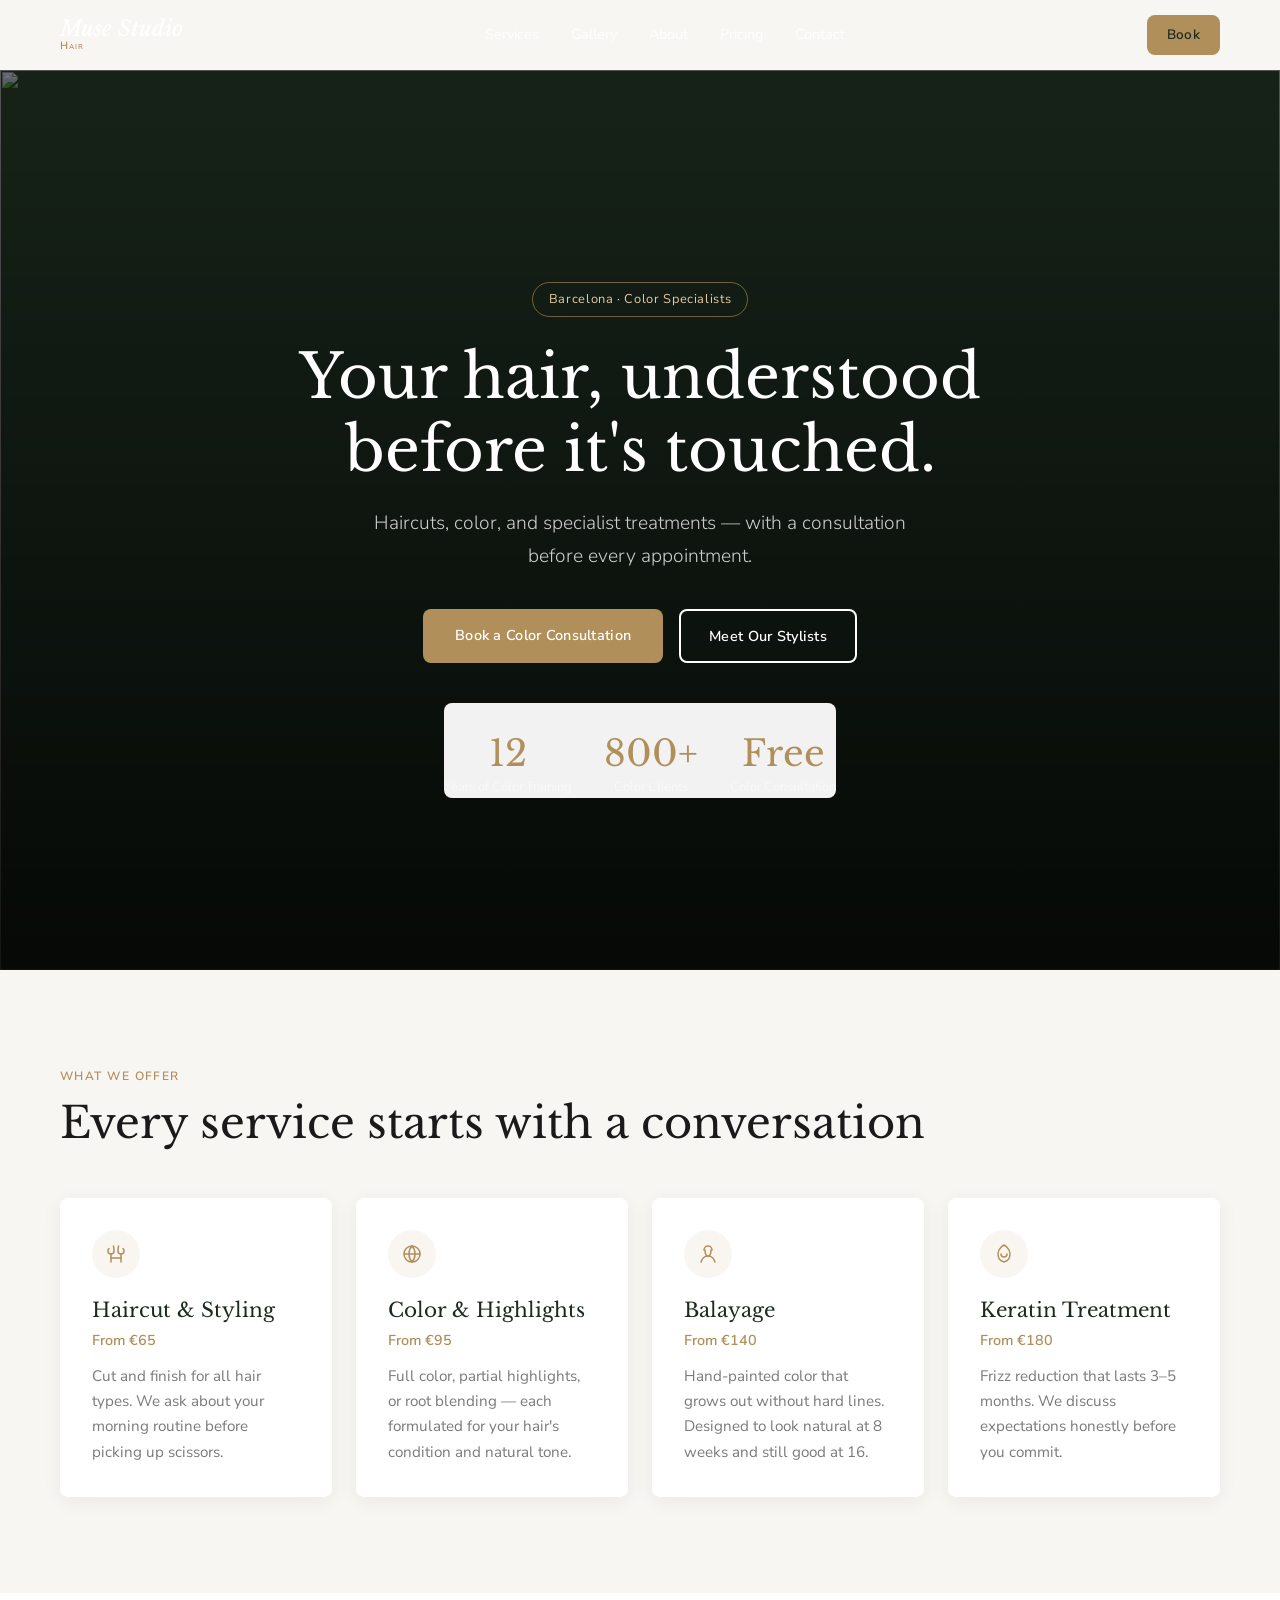
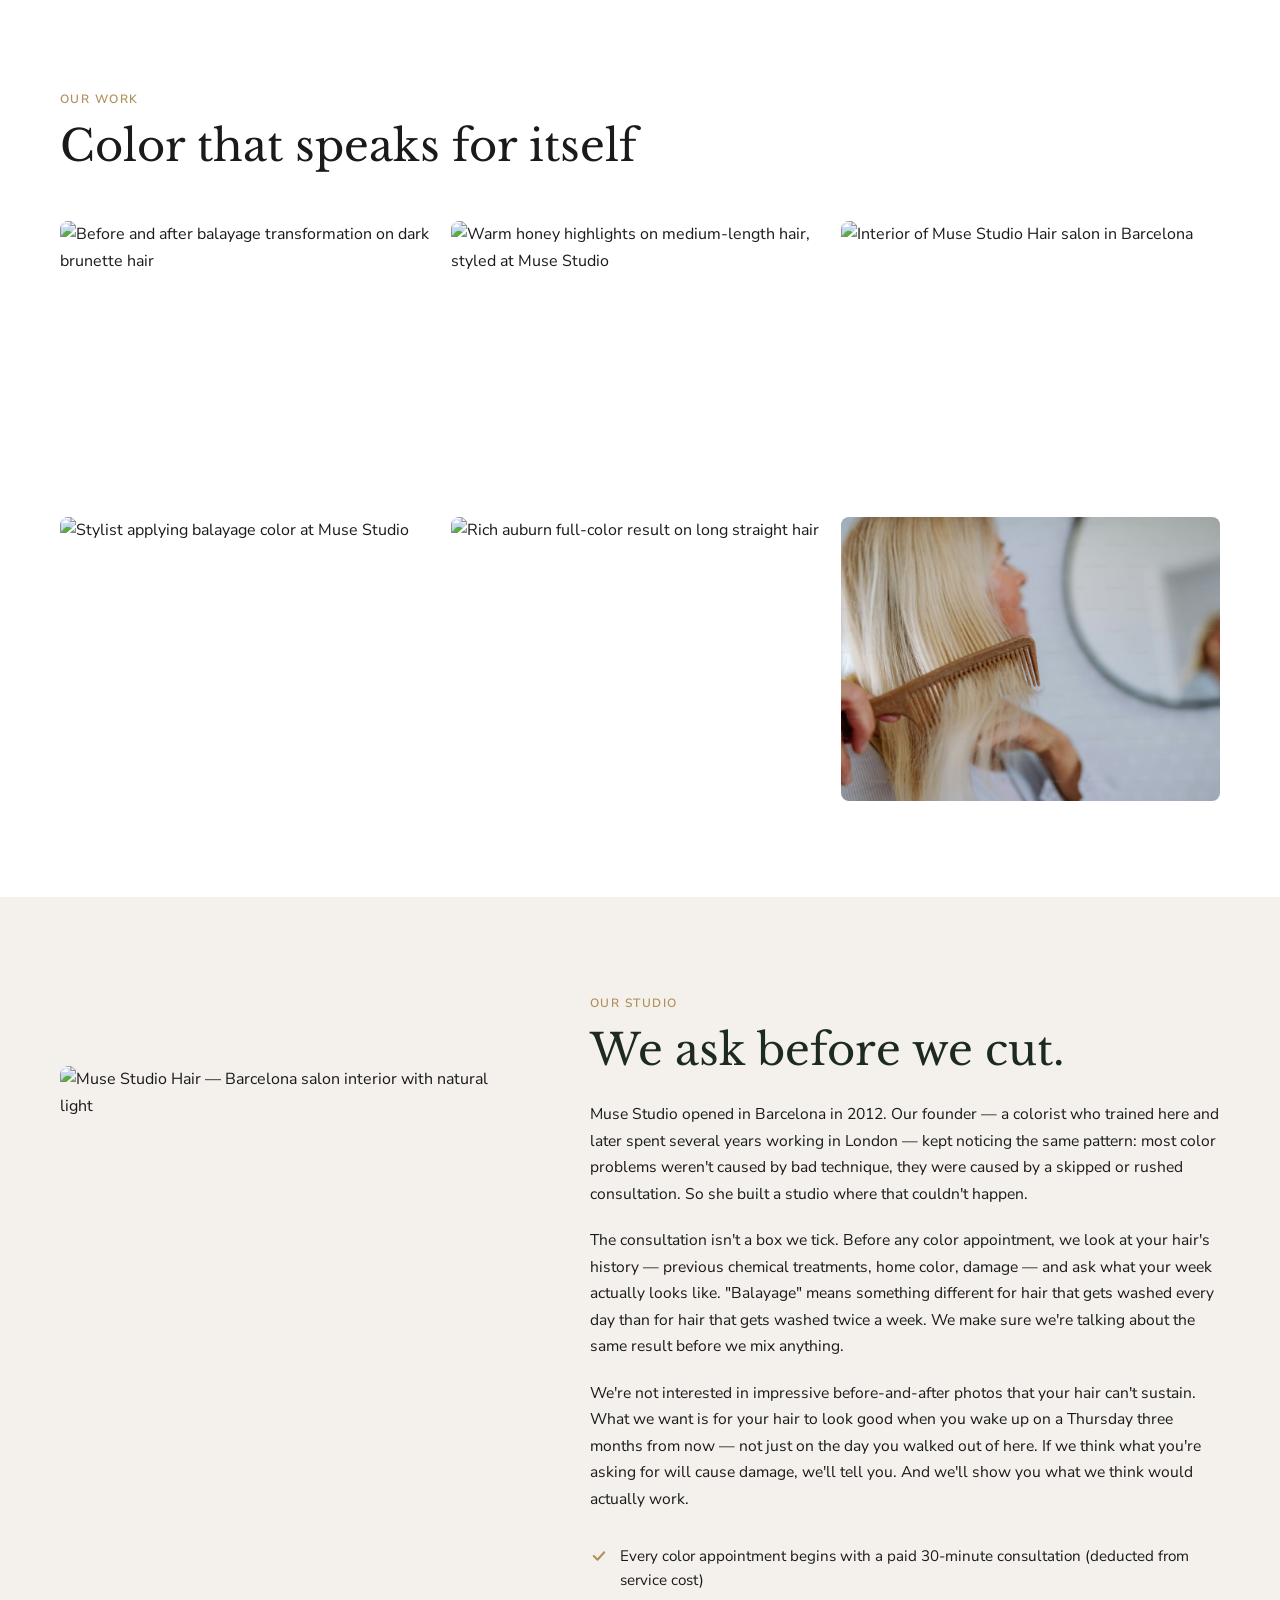
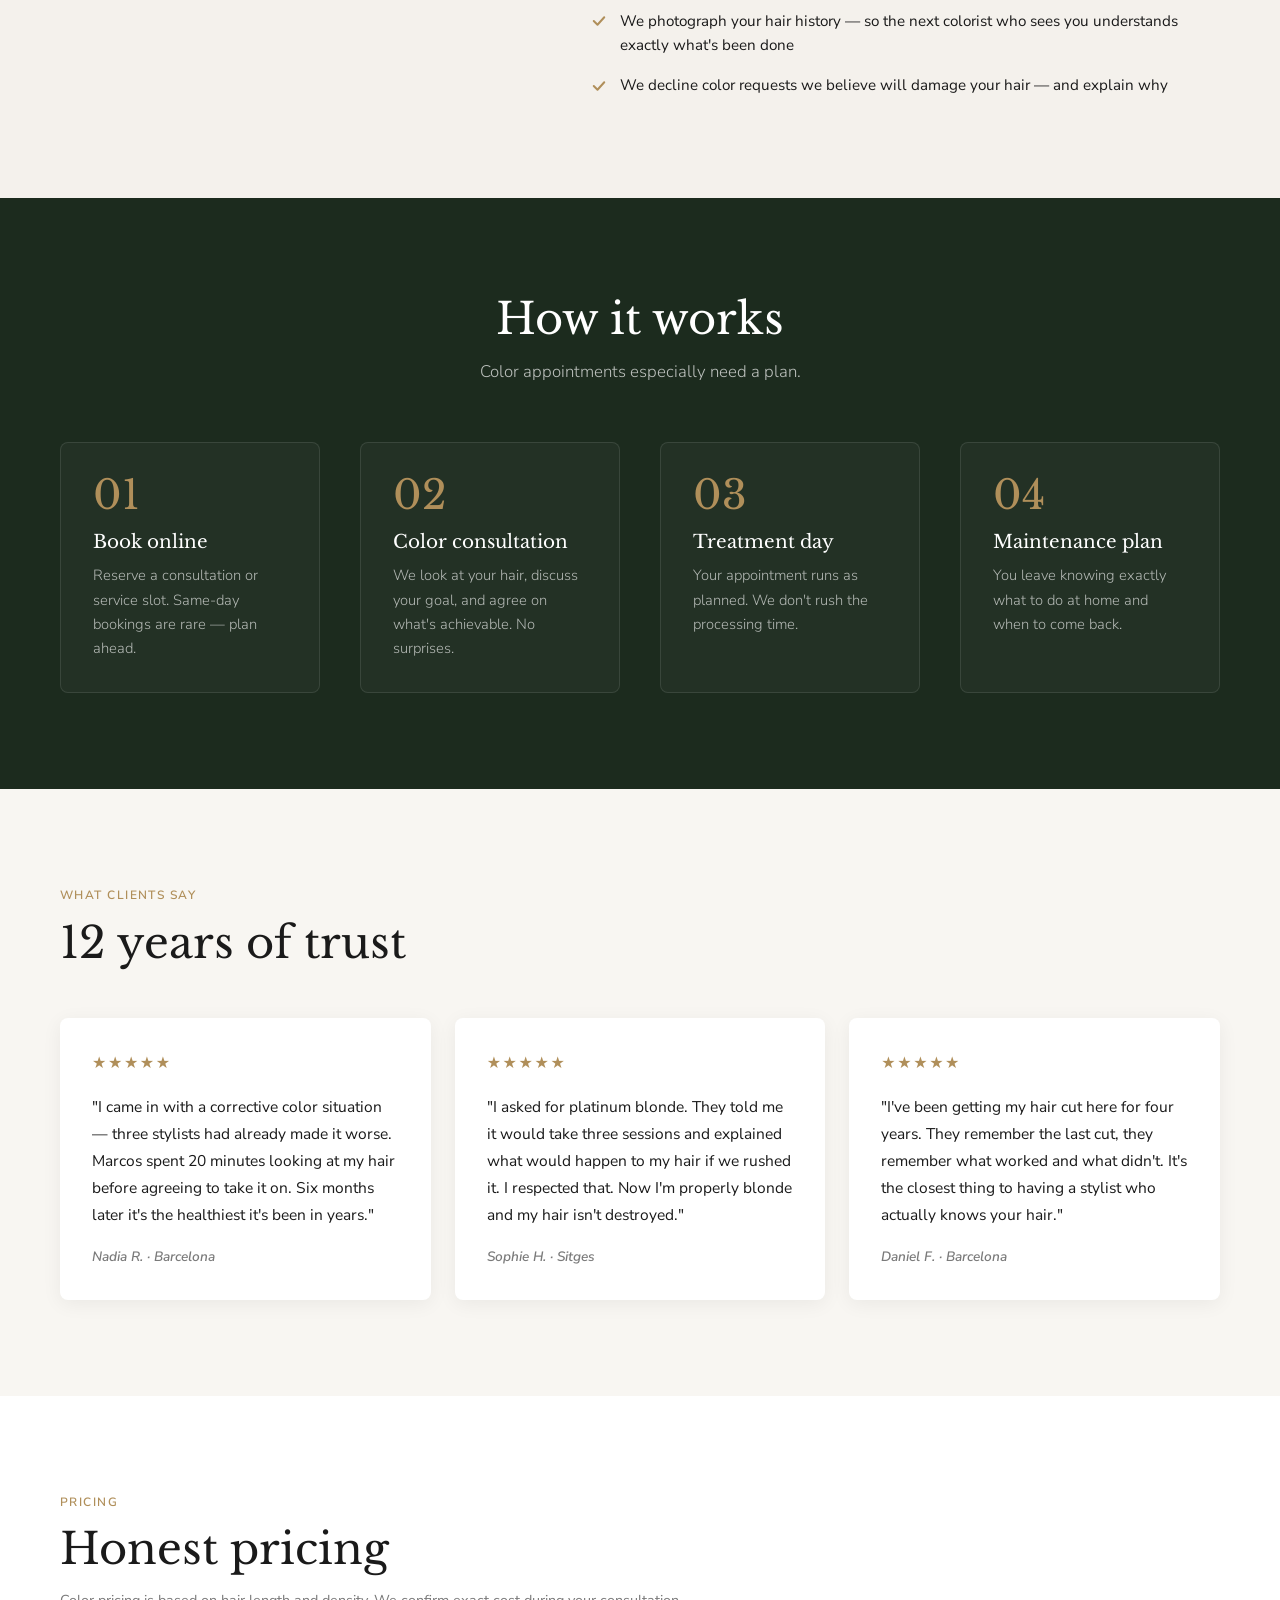
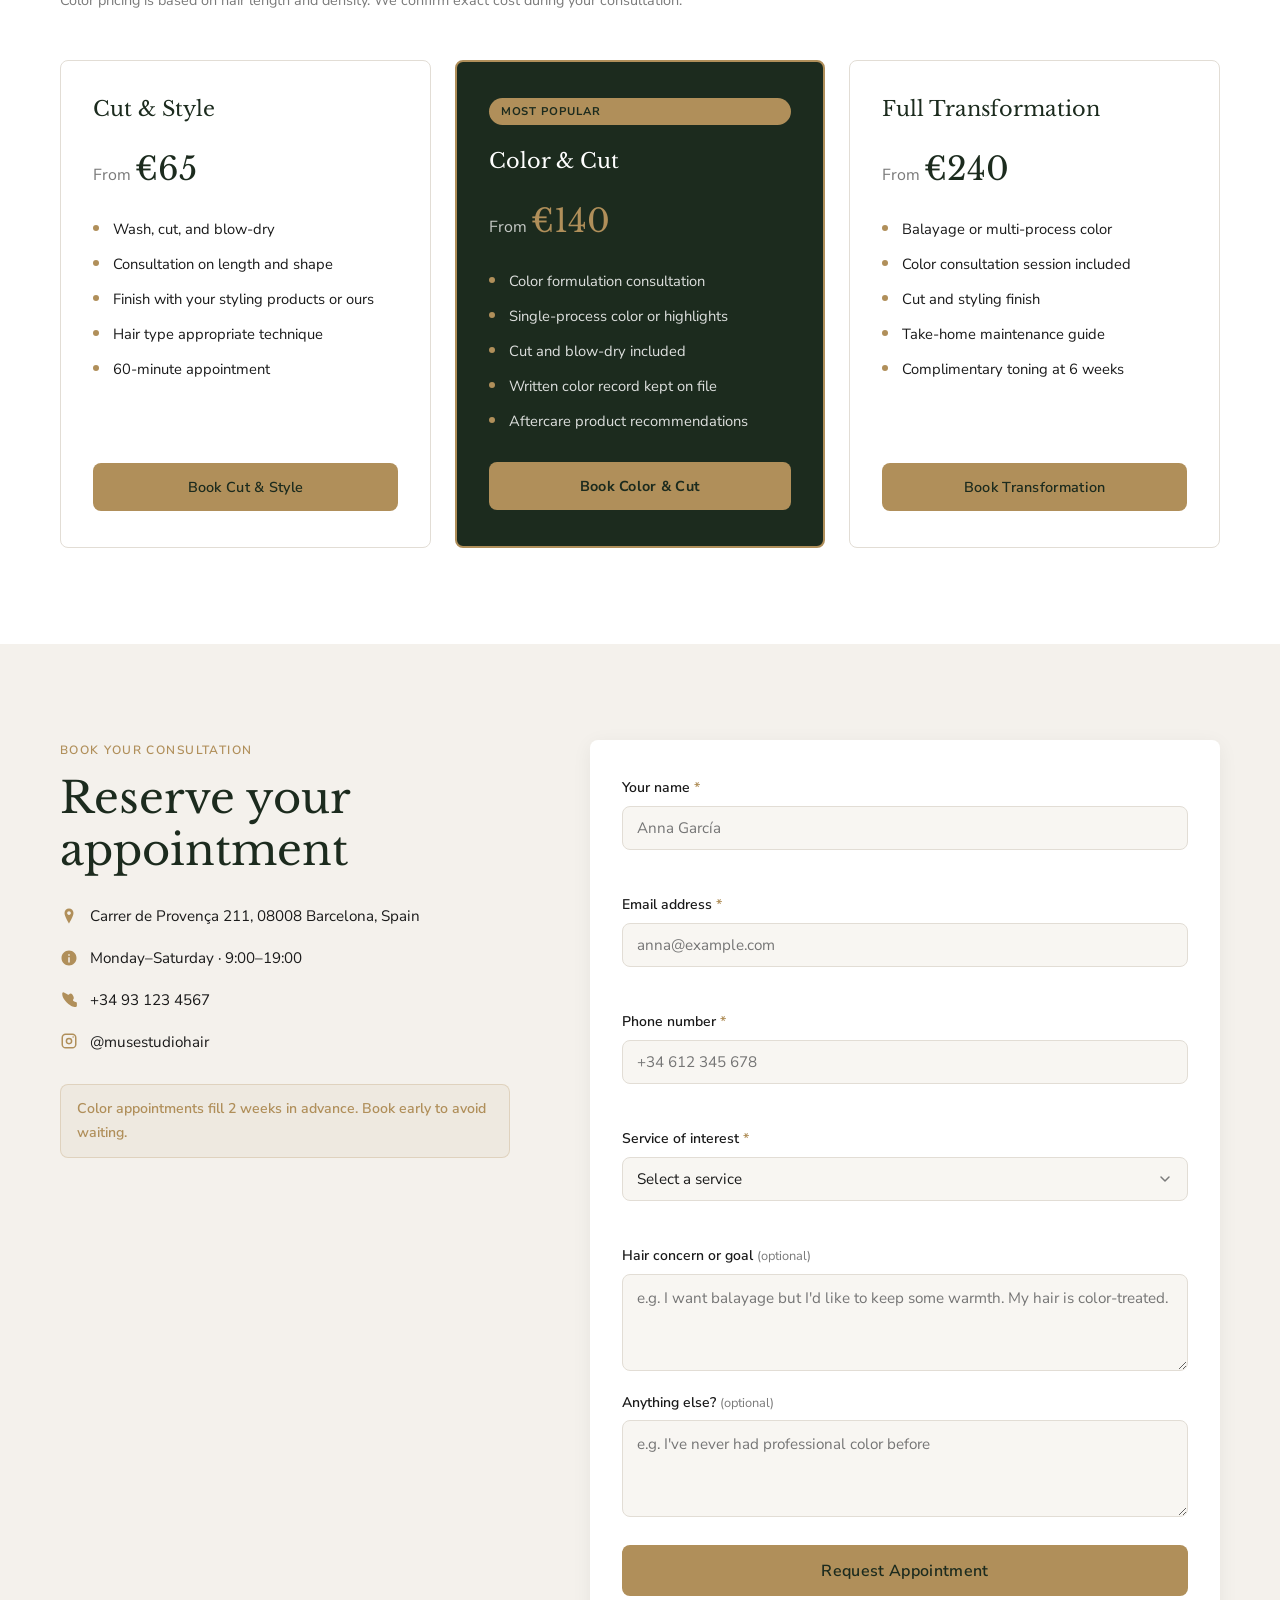
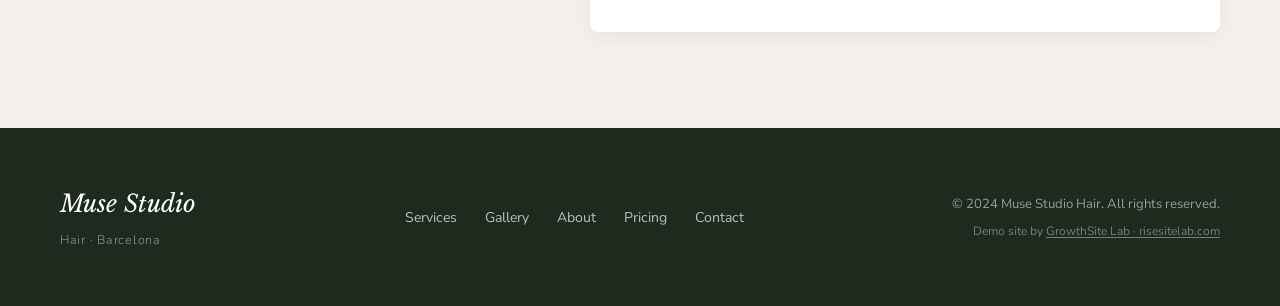
==== commit fa9fae2c: "Update index.html" ====
--- a/index.html
+++ b/index.html
@@ -234,7 +234,7 @@
           </figure>
 
           <figure class="gallery__item reveal">
-            <img src="https://images.unsplash.com/photo-1617896848219-5ec29f1d4c82?q=80&w=800&auto=format&fit=crop" alt="Soft blonde balayage with natural root shadow, loose waves" width="800" height="600" loading="lazy">
+            <img src="assets/images/6_Soft_Blonde.jpg" alt="Soft blonde balayage with natural root shadow, loose waves" width="800" height="600" loading="lazy">
             <figcaption class="gallery__caption">Soft Blonde Balayage</figcaption>
           </figure>
 
@@ -607,4 +607,4 @@
 
   <script src="js/main.js" defer></script>
 </body>
-</html>+</html>
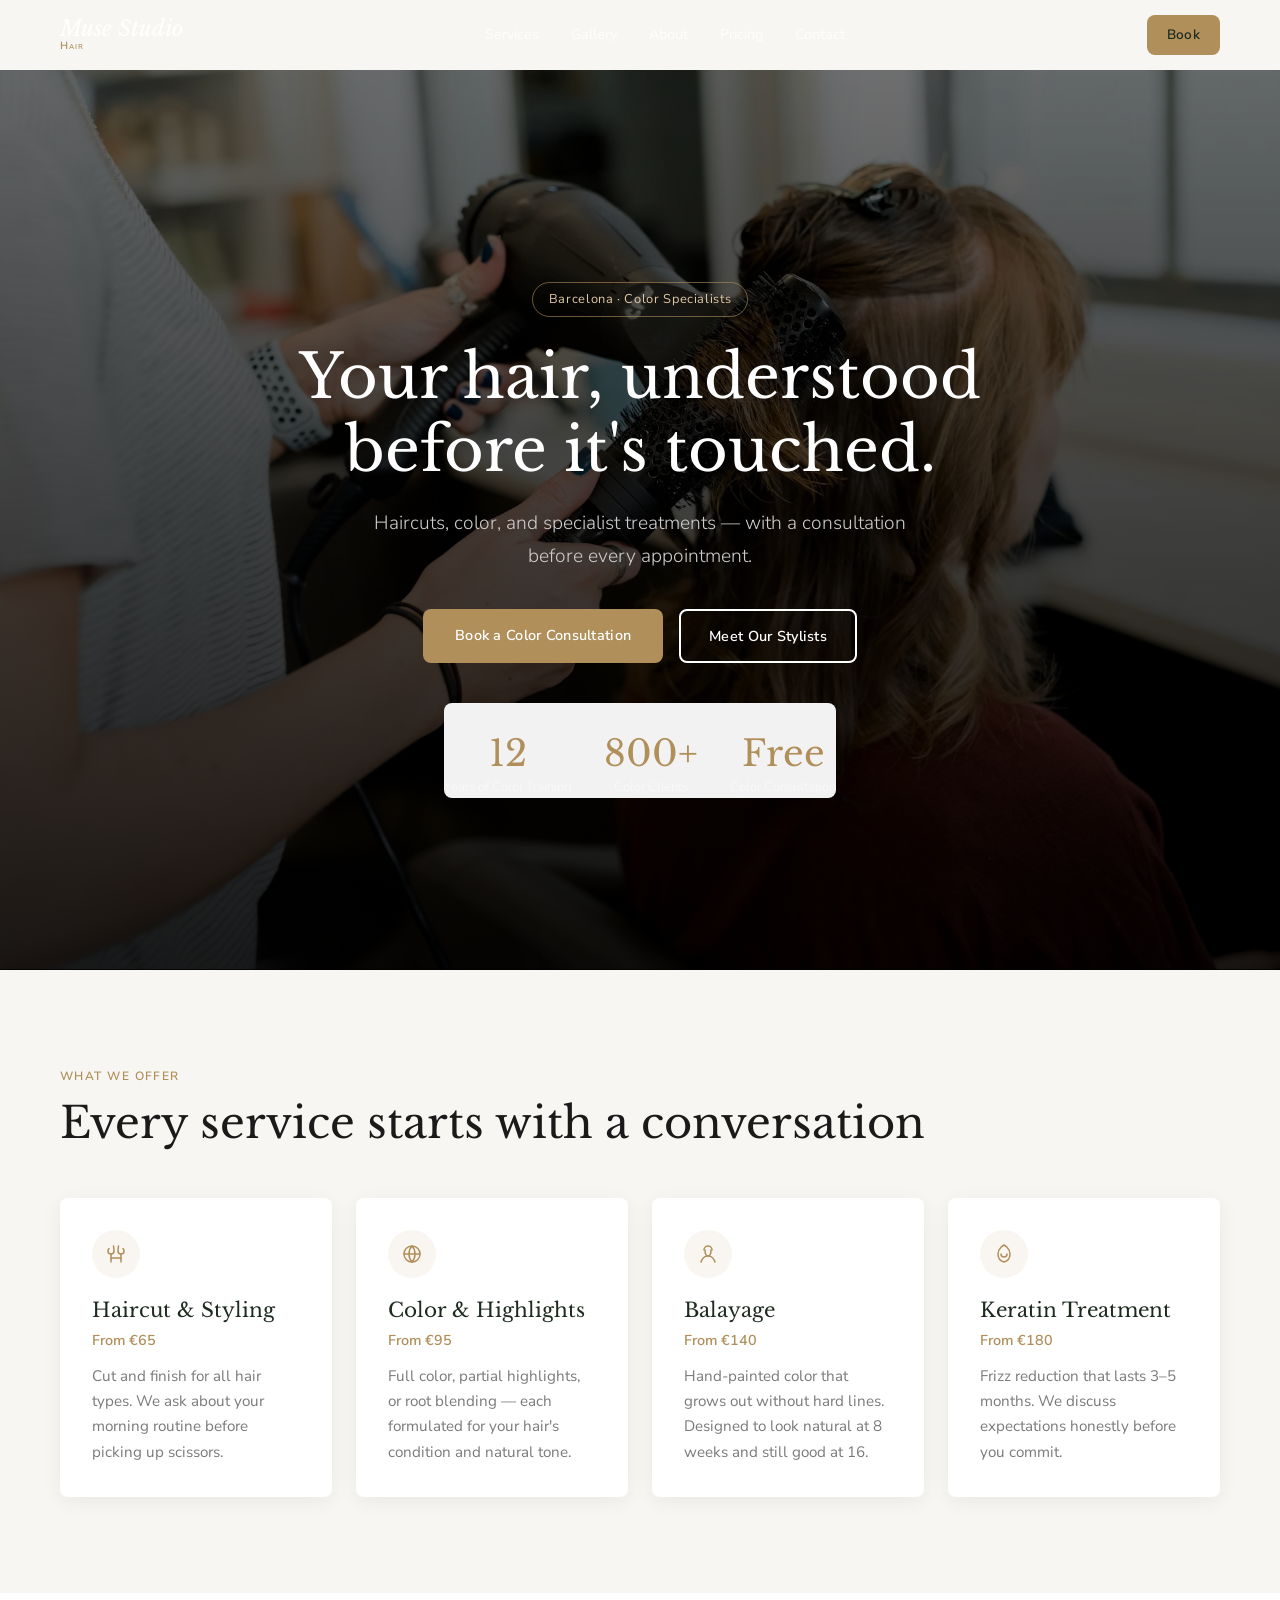
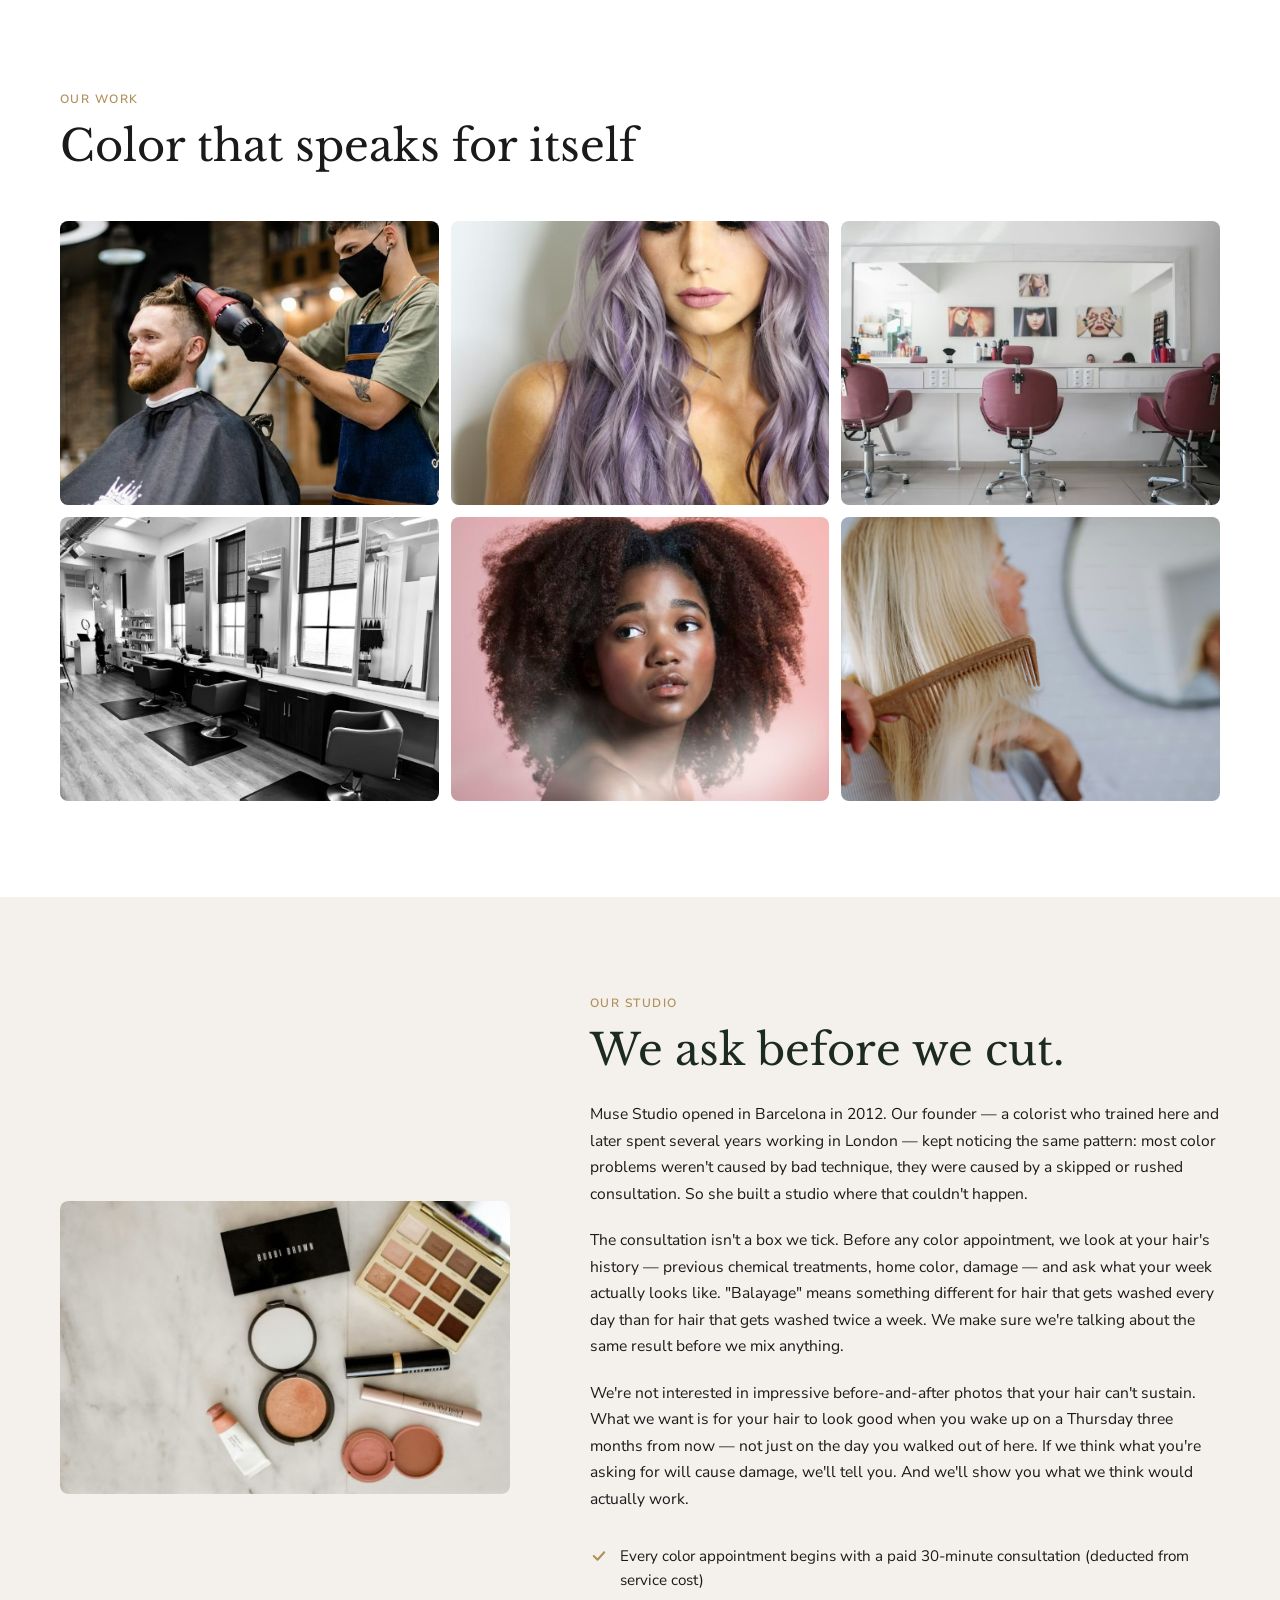
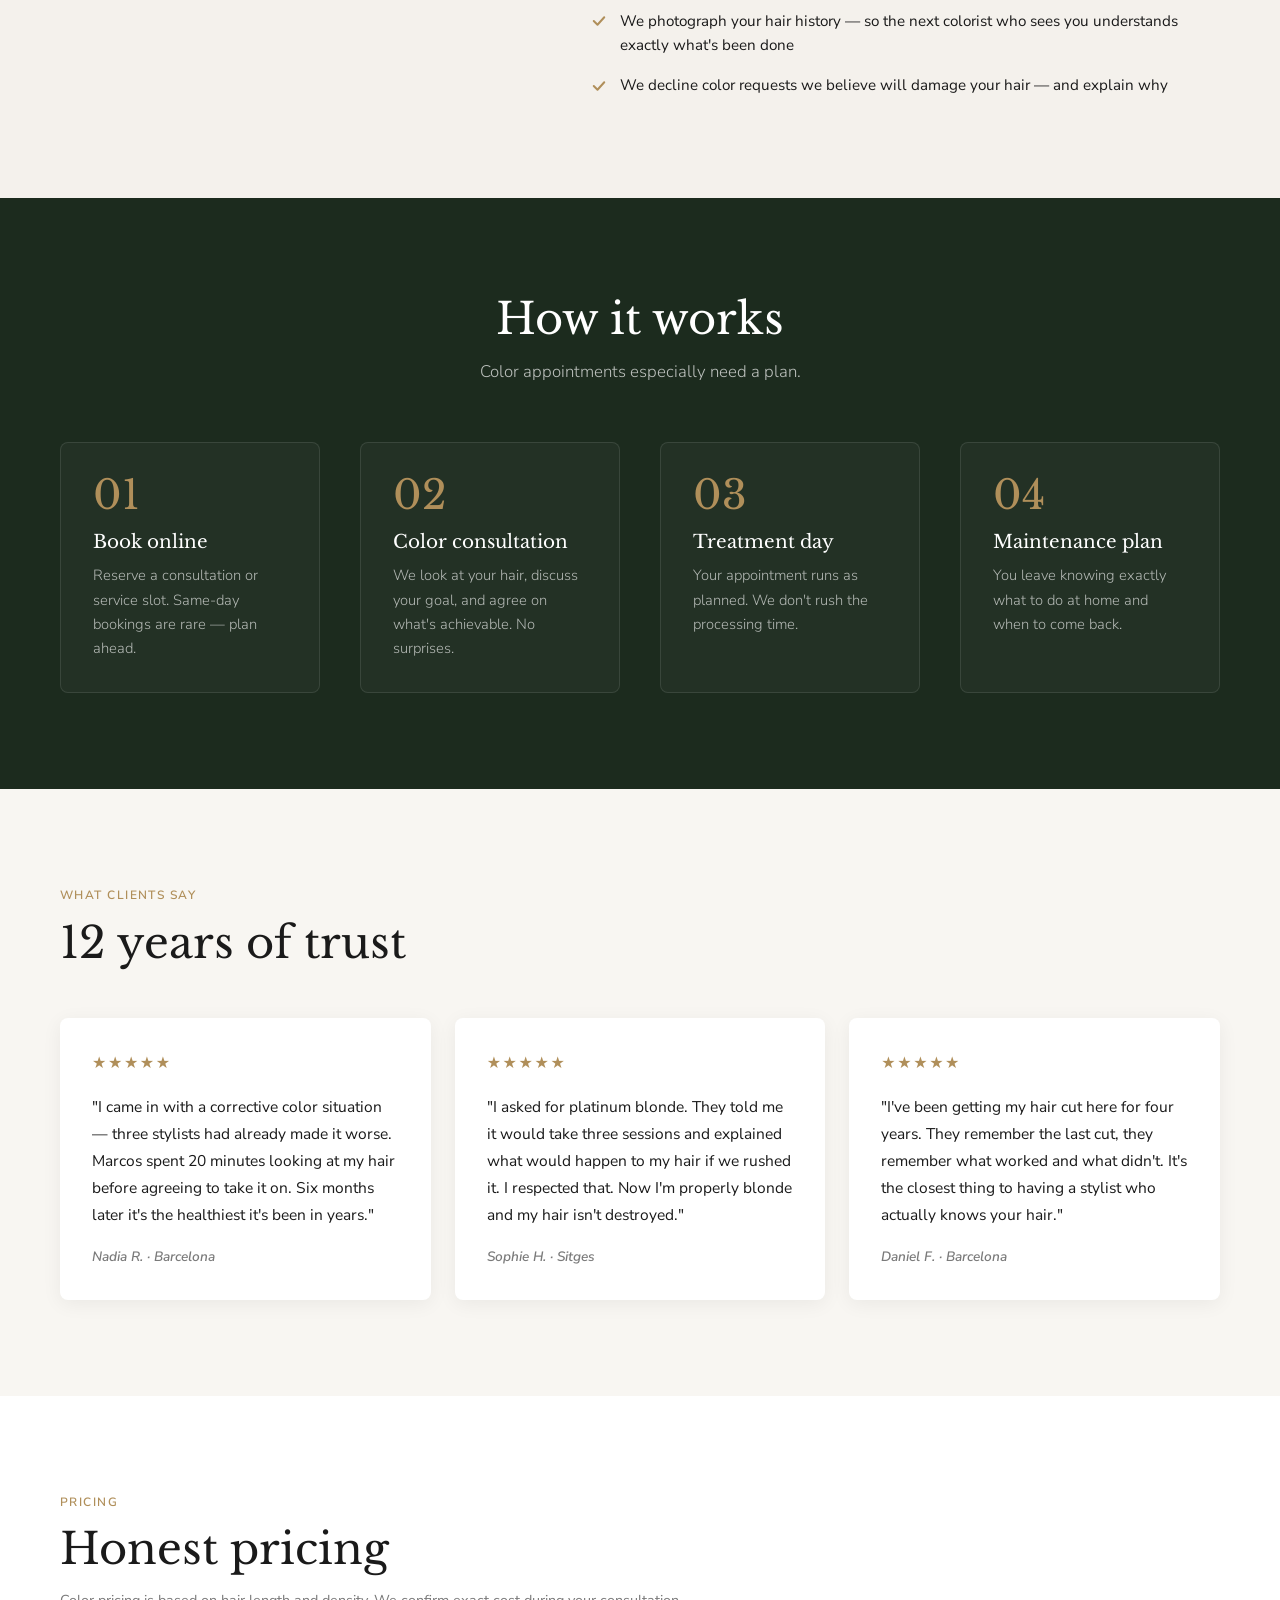
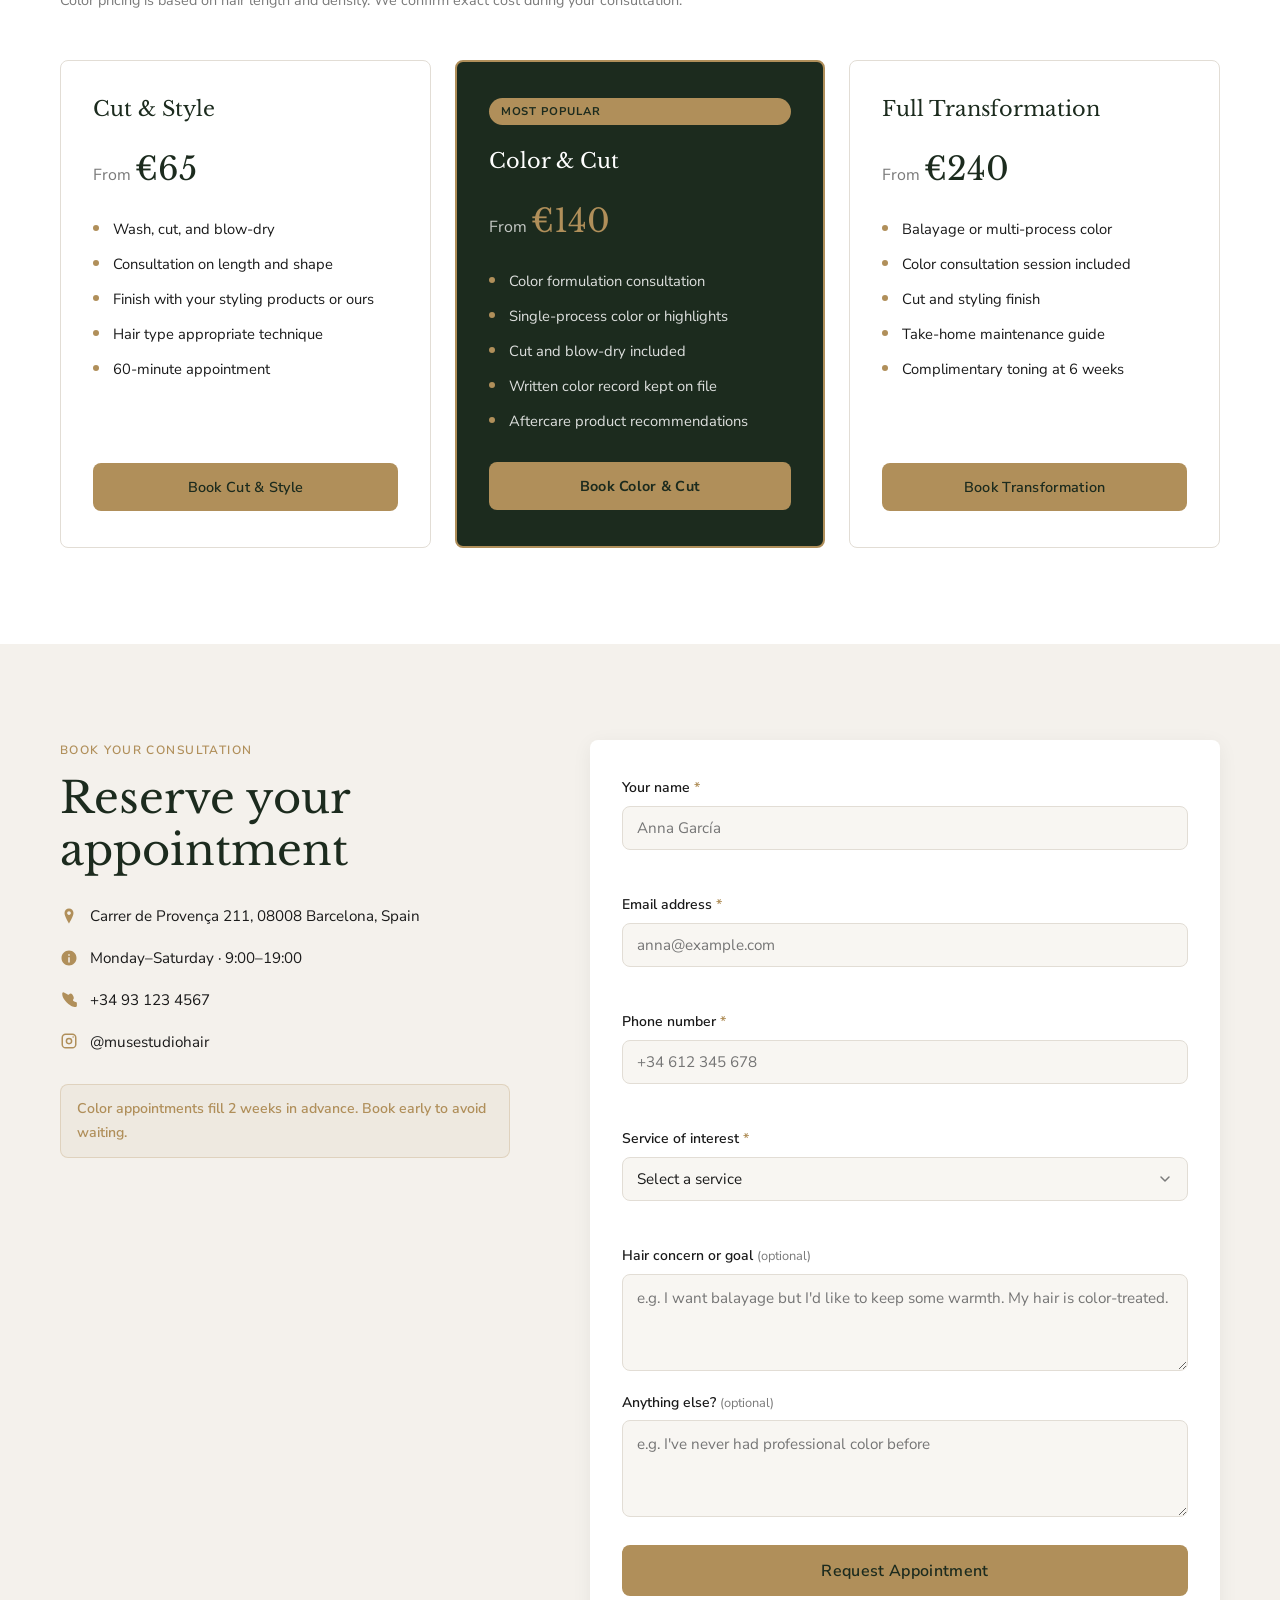
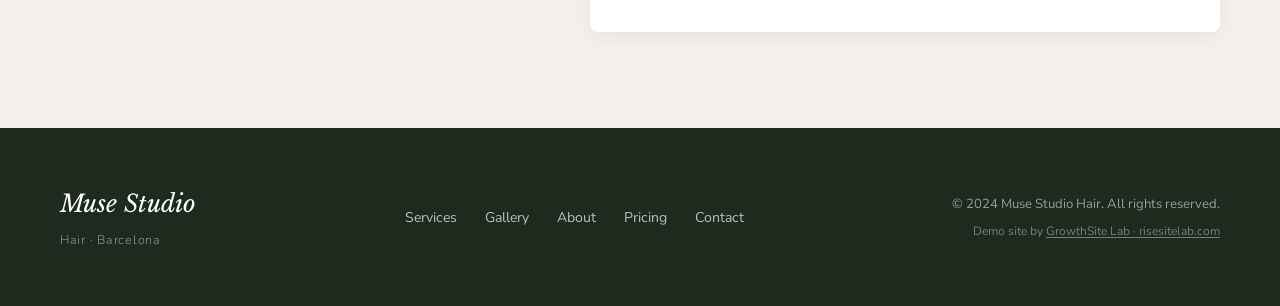
==== commit b07bbe0f: "Update index.html" ====
--- a/index.html
+++ b/index.html
@@ -23,7 +23,7 @@
     "@context": "https://schema.org",
     "@type": "HairSalon",
     "name": "Muse Studio Hair",
-    "image": "https://images.unsplash.com/photo-1580618672591-eb180b1a973f?q=80&w=1200&auto=format&fit=crop",
+    "image": "assets/images/0.1_BakGround.jpg",
     "url": "https://muse-studio-hair.risesitelab.com",
     "telephone": "+34 93 123 4567",
     "address": {
@@ -101,7 +101,7 @@
     <section class="hero" id="hero" aria-label="Hero" style="position: relative; overflow: hidden;">
       <!-- Background Image -->
       <div style="position: absolute; inset: 0; z-index: 0;">
-        <img src="https://images.unsplash.com/photo-1580618672591-eb180b1a973f?q=80&w=2000&auto=format&fit=crop" alt="" style="width: 100%; height: 100%; object-fit: cover; filter: brightness(0.55);" aria-hidden="true">
+        <img src="assets/images/0.1_BakGround.jpg" alt="" style="width: 100%; height: 100%; object-fit: cover; filter: brightness(0.55);" aria-hidden="true">
       </div>
       <!-- Gradient Overlay -->
       <div style="position: absolute; inset: 0; background: linear-gradient(to bottom, rgba(0,0,0,0.2), rgba(0,0,0,0.8)); z-index: 1;"></div>
@@ -209,27 +209,27 @@
         <div class="gallery__grid">
 
           <figure class="gallery__item reveal">
-            <img src="https://images.unsplash.com/photo-1605497788044-5a32c7078486?q=80&w=800&auto=format&fit=crop" alt="Before and after balayage transformation on dark brunette hair" width="800" height="600" loading="lazy">
+            <img src="assets/images/1_Men.jpg" alt="Before and after balayage transformation on dark brunette hair" width="800" height="600" loading="lazy">
             <figcaption class="gallery__caption">Balayage Transformation</figcaption>
           </figure>
 
           <figure class="gallery__item reveal">
-            <img src="https://images.unsplash.com/photo-1492106087820-71f1a00d2b11?q=80&w=800&auto=format&fit=crop" alt="Warm honey highlights on medium-length hair, styled at Muse Studio" width="800" height="600" loading="lazy">
+            <img src="assets/images/2_Violet.jpg" alt="Warm honey highlights on medium-length hair, styled at Muse Studio" width="800" height="600" loading="lazy">
             <figcaption class="gallery__caption">Honey Highlights</figcaption>
           </figure>
 
           <figure class="gallery__item reveal">
-            <img src="https://images.unsplash.com/photo-1521590832167-7bcbfaa6381f?q=80&w=800&auto=format&fit=crop" alt="Interior of Muse Studio Hair salon in Barcelona" width="800" height="600" loading="lazy">
+            <img src="assets/images/3_Salon.jpg" alt="Interior of Muse Studio Hair salon in Barcelona" width="800" height="600" loading="lazy">
             <figcaption class="gallery__caption">Our Studio</figcaption>
           </figure>
 
           <figure class="gallery__item reveal">
-            <img src="https://images.unsplash.com/photo-1560066984-138dadb4c035?q=80&w=800&auto=format&fit=crop" alt="Stylist applying balayage color at Muse Studio" width="800" height="600" loading="lazy">
+            <img src="assets/images/4_Black_Salon.jpg" alt="Stylist applying balayage color at Muse Studio" width="800" height="600" loading="lazy">
             <figcaption class="gallery__caption">The Craft</figcaption>
           </figure>
 
           <figure class="gallery__item reveal">
-            <img src="https://images.unsplash.com/photo-1519699047748-de8e457a634e?q=80&w=800&auto=format&fit=crop" alt="Rich auburn full-color result on long straight hair" width="800" height="600" loading="lazy">
+            <img src="assets/images/5_Krulen.jpg" alt="Rich auburn full-color result on long straight hair" width="800" height="600" loading="lazy">
             <figcaption class="gallery__caption">Auburn Full Color</figcaption>
           </figure>
 
@@ -247,7 +247,7 @@
       <div class="container about__inner">
 
         <div class="about__image-wrap reveal">
-          <img src="https://images.unsplash.com/photo-1522335789203-aabd1fc54bc9?q=80&w=1200&auto=format&fit=crop" alt="Muse Studio Hair — Barcelona salon interior with natural light" width="600" height="750" loading="lazy">
+          <img src="assets/images/7_Tools.jpg" alt="Muse Studio Hair — Barcelona salon interior with natural light" width="600" height="750" loading="lazy">
         </div>
 
         <div class="about__content">
